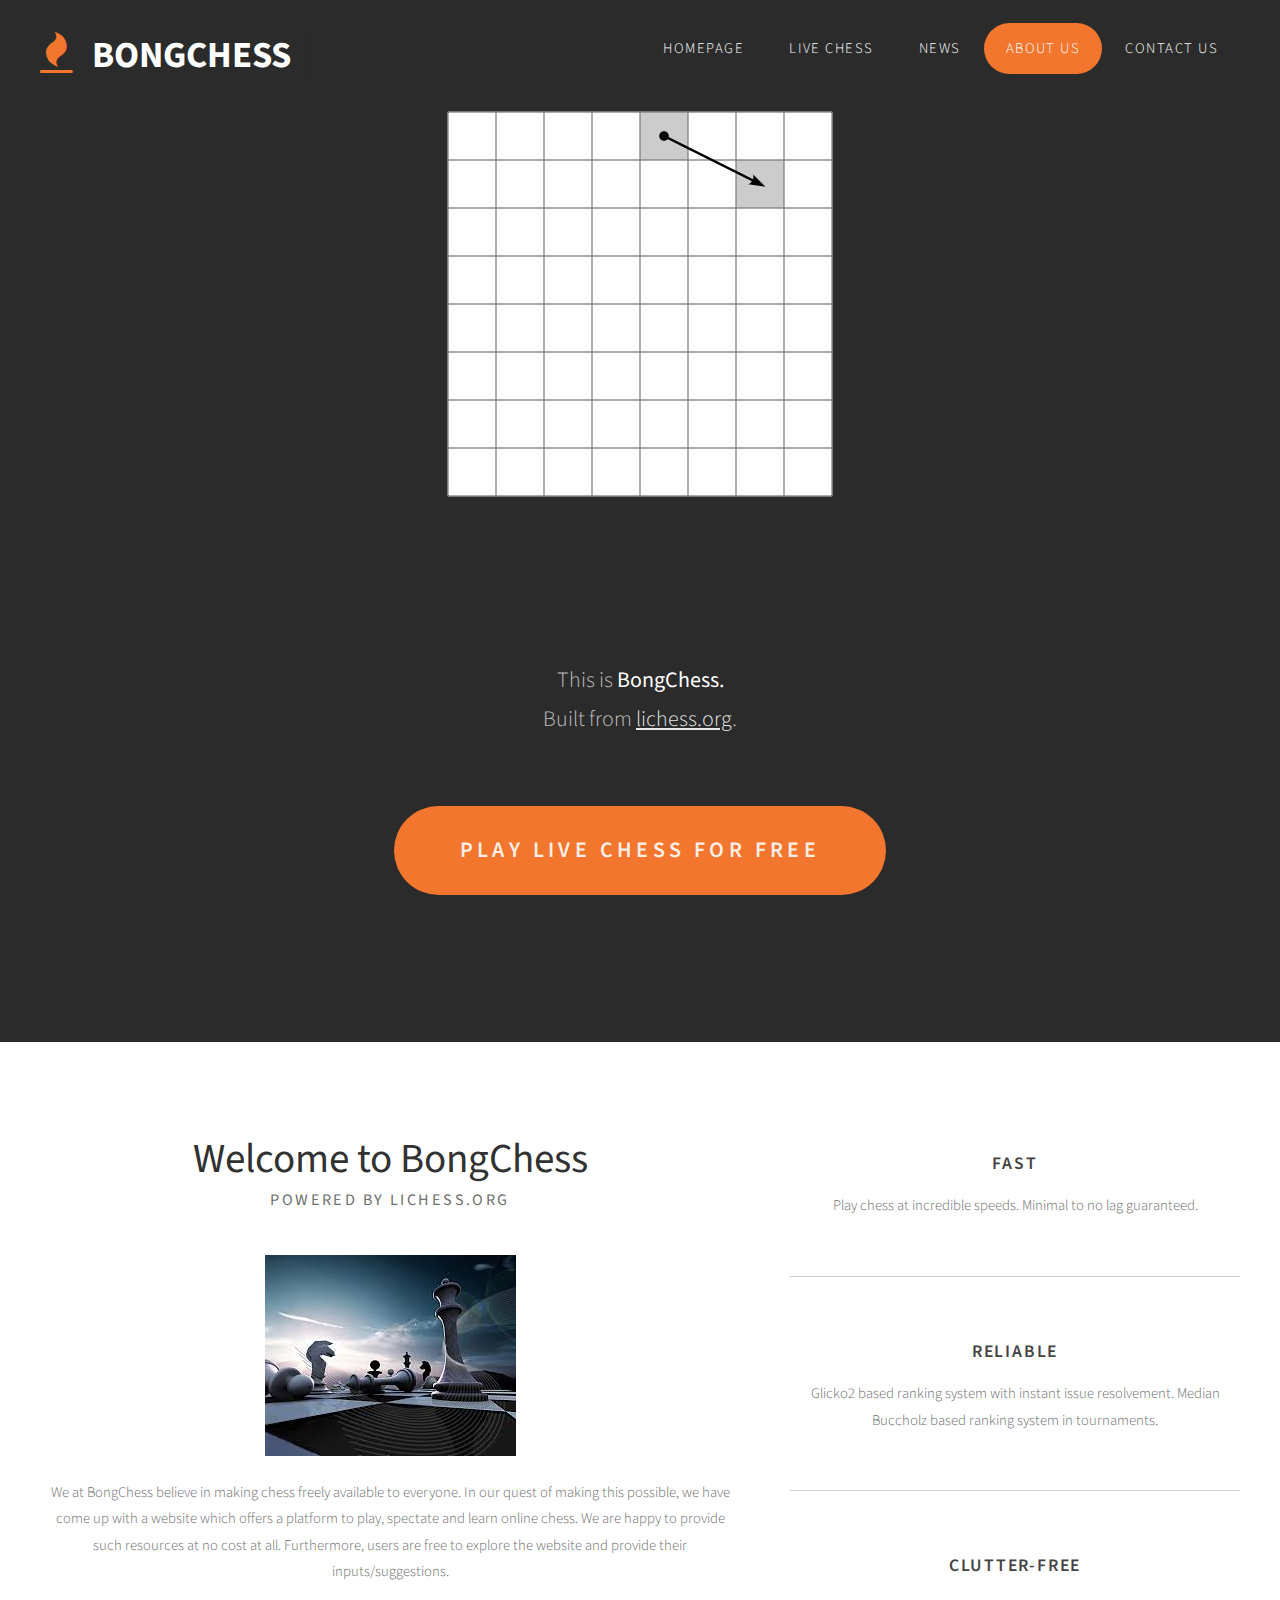
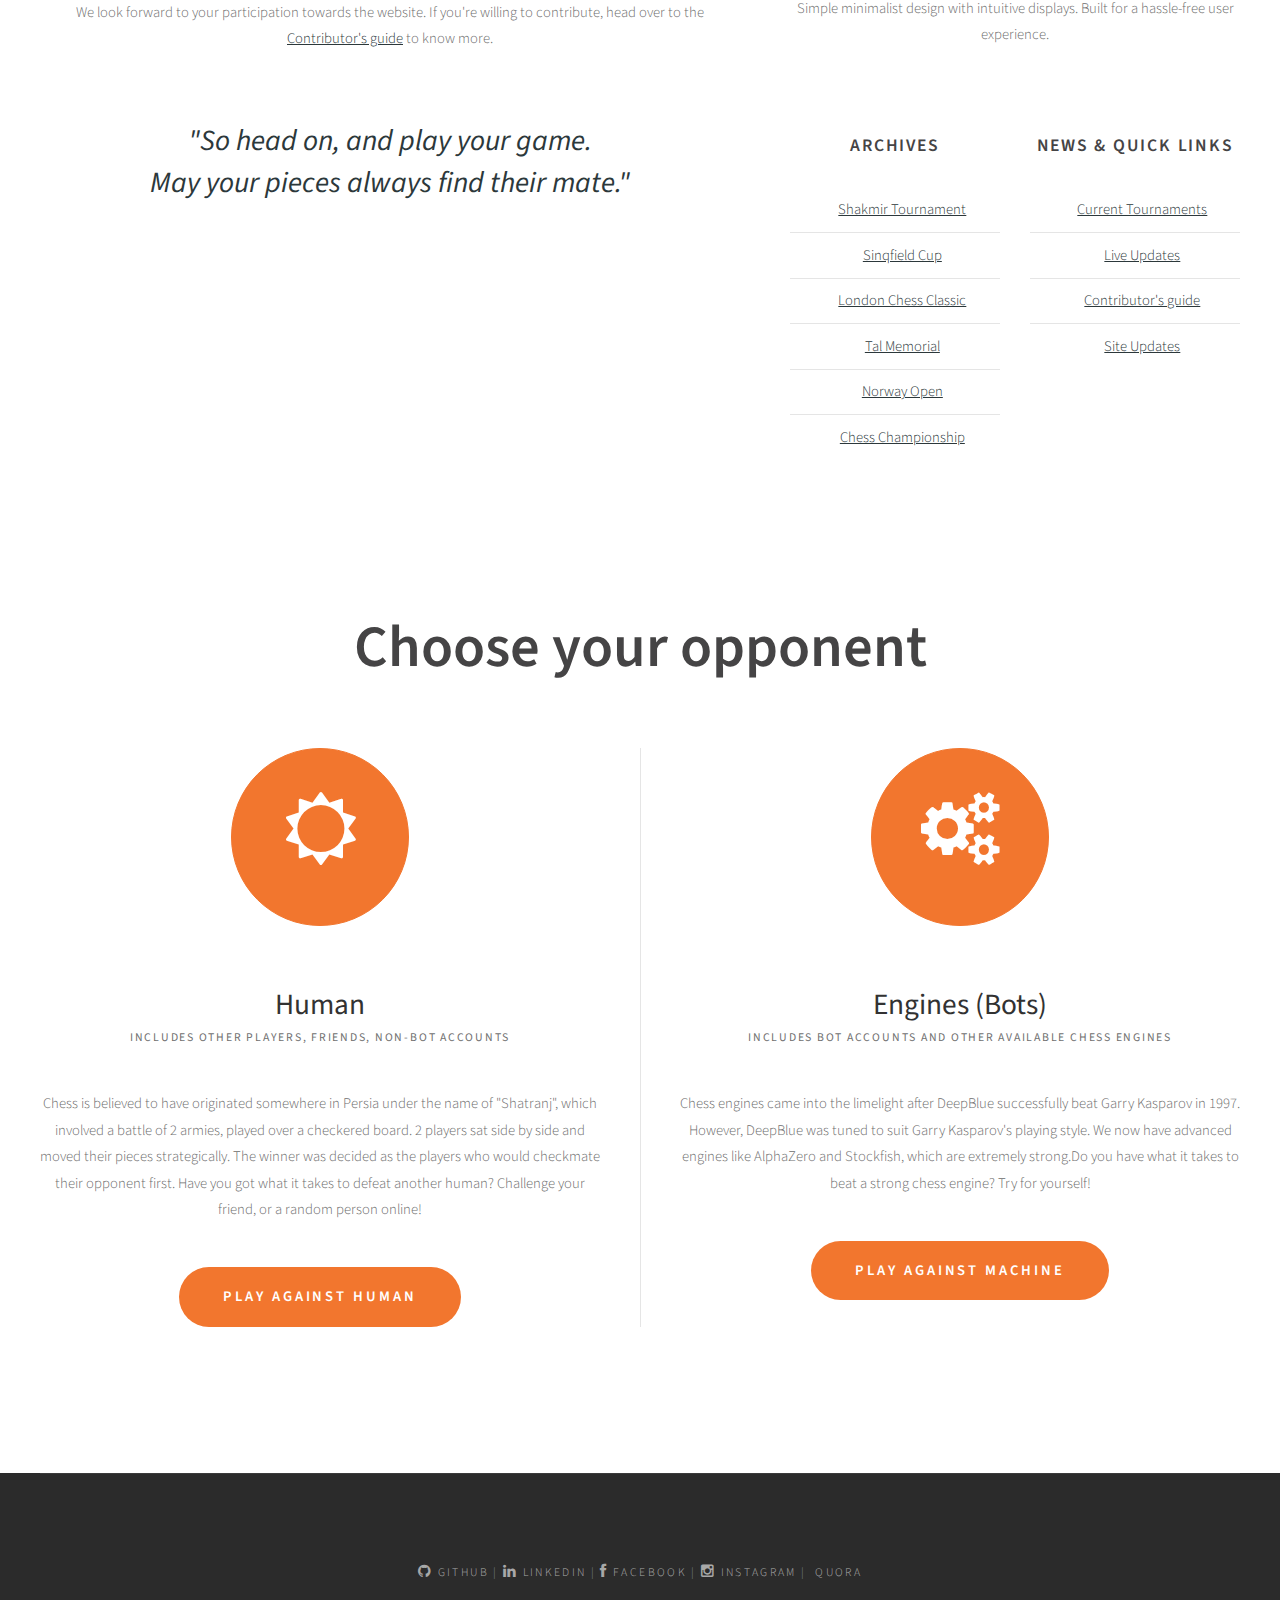
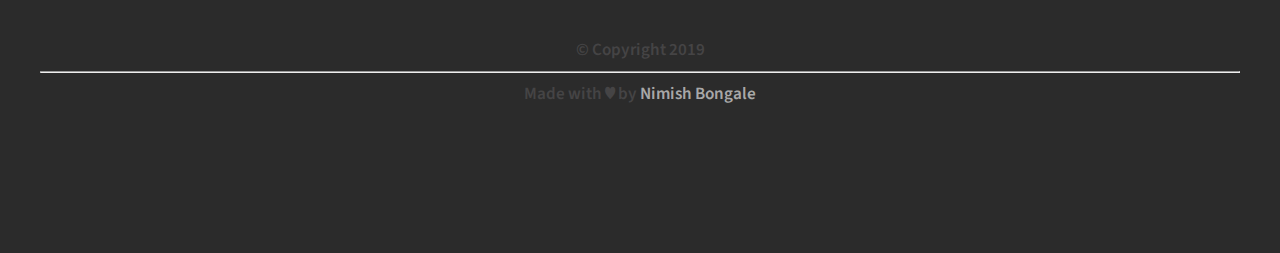
==== aboutus.html @ 1edfa793 "Added pages" ====
<!DOCTYPE html PUBLIC "-//W3C//DTD XHTML 1.0 Strict//EN" "http://www.w3.org/TR/xhtml1/DTD/xhtml1-strict.dtd">

<html xmlns="http://www.w3.org/1999/xhtml">
<head>
<meta http-equiv="Content-Type" content="text/html; charset=utf-8" />
<title></title>
<meta name="keywords" content="" />
<meta name="description" content="" />
<link href="http://fonts.googleapis.com/css?family=Source+Sans+Pro:200,300,400,600,700,900" rel="stylesheet" />
<link href="default.css" rel="stylesheet" type="text/css" media="all" />
<link href="fonts.css" rel="stylesheet" type="text/css" media="all" />

</head>

<body>
<div id="header-wrapper">
	<div id="header" class="container">
		<div id="logo">
			<h1><span class="fa fa-fire"></span><a href="#">BongChess</a></h1>
		</div>
		<div id="menu">
			<ul>
				<li><a href="./index.html" accesskey="1" title="">Homepage</a></li>
				<li><a href="./playpage.html" accesskey="2" title="">Live Chess</a></li>
				<li><a href="./news.html" accesskey="2" title="">News</a></li>
				<li class="current_page_item"><a href="#" accesskey="3" title="">About Us</a></li>
				<li><a href="./contactus.html" accesskey="4" title="">Contact Us</a></li>
			</ul>
		</div>
	</div>
	<center>
	<img src="images/knightstour.gif" alt="Not showing"></img>
	</center>
</div>
<div id="header-featured" >
	<div id="banner-wrapper">
		<div id="banner" class="container">
			<p>This is <strong>BongChess.</strong><br>Built from <a href="https://www.lichess.org">lichess.org</a>.</p>
			<a href="#" class="button">Play Live Chess For Free</a>
		</div>
	</div>
</div>
<div id="wrapper">
<div id="page" class="container">
		<div id="content">
			<div class="title">
				<h2>Welcome to BongChess</h2>
				<span class="byline">Powered by lichess.org</span> </div>
			<p><img src="images/chessback.jpg" alt="Not showing"/>
			</p>
			<p>We at BongChess believe in making chess freely available to everyone. In our quest of making this possible, we have come up with a website which offers a platform to play, spectate and learn online chess. We are happy to provide such resources at no cost at all. Furthermore, users are free to explore the website and provide their inputs/suggestions.</p>
			<p>We look forward to your participation towards the website. If you're willing to contribute, head over to the <a href="https://www.github.com/nimishbongale/BongChess">Contributor's guide</a> to know more.<br><br><br> <center><strong><a style="font-size:200%"><i>"So head on, and play your game.<br> May your pieces always find their mate."</strong></center></i></a></p>
		</div>
		<div id="sidebar">
			<ul class="style1">
				<li class="first">
					<h3>Fast</h3>
					<p>Play chess at incredible speeds. Minimal to no lag guaranteed.</p>
				</li>
				<li>
					<h3>Reliable</h3>
					<p>Glicko2 based ranking system with instant issue resolvement. Median Buccholz based ranking system in tournaments.</p>
				</li>
				<li>
					<h3>Clutter-Free</h3>
					<p>Simple minimalist design with intuitive displays. Built for a hassle-free user experience.</p>
				</li>
			</ul>
			<div id="stwo-col">
				<div class="sbox1">
					<h2>Archives</h2>
					<ul class="style2">
						<li><a href="#">Shakmir Tournament</a></li>
						<li><a href="#">Sinqfield Cup</a></li>
						<li><a href="#">London Chess Classic</a></li>
						<li><a href="#">Tal Memorial</a></li>
						<li><a href="#">Norway Open</a></li>
						<li><a href="#">Chess Championship</a></li>
					</ul>
				</div>
				<div class="sbox2">
					<h2>News & Quick Links</h2>
					<ul class="style2">
						<li><a href="#">Current Tournaments</a></li>
						<li><a href="#">Live Updates</a></li>
						<li><a href="#">Contributor's guide</a></li>
						<li><a href="#">Site Updates</a></li>
					</ul>
				</div>
			</div>
		</div>
	</div>	<div id="featured-wrapper">
		<div id="featured" class="extra2 container">
			<div class="main-title">
				<h2>Choose your opponent</h2>
				<span class="byline"></span> </div>
	
			<div class="ebox1"> <span class="fa fa-sun-o"></span>
				<div class="title">
					<h2>Human</h2>
					<span class="byline">Includes other players, friends, non-bot accounts</span> </div>
				<p>Chess is believed to have originated somewhere in Persia under the name of "Shatranj", which involved a battle of 2 armies, played over a checkered board. 2 players sat side by side and moved their pieces strategically. The winner was decided as the players who would checkmate their opponent first.
					Have you got what it takes to defeat another human? Challenge your friend, or a random person online!
				</p>
				<a href="#" class="button">Play Against Human</a> </div>
			<div class="ebox2"> <span class="fa fa-cogs"></span>
				<div class="title">
					<h2>Engines (Bots)</h2>
					<span class="byline">Includes bot accounts and other available chess engines</span> </div>
				<p>Chess engines came into the limelight after DeepBlue successfully beat Garry Kasparov in 1997. However, DeepBlue was tuned to suit Garry Kasparov's playing style. We now have advanced engines like AlphaZero and Stockfish, which are extremely strong.Do you have what it takes to beat a strong chess engine? Try for yourself!</p>
				<a href="#" class="button">Play Against Machine</a> </div>
		</div>
	</div>
</div>
<div id="copyright" class="container">
	<p><a href="https://www.github.com/nimishbongale"><span class="fa fa-github"></span>&nbsp;Github</a><strong> | </strong><a href="https://www.linkedin.com/in/nimish-bongale"><span class="fa fa-linkedin"></span>&nbsp;Linkedin</a><strong> | </strong><a href="https://www.facebook.com"><span class="fa fa-facebook"></span>&nbsp;Facebook</a><strong> | </strong><a href="https://www.instagram.com"><span class="fa fa-instagram"></span>&nbsp;Instagram</a><strong> | </strong><a href="https://www.quora.com"><span class="fa fa-quora"></span>&nbsp;Quora</a></p>
	<br><br><center><h3>&copy; Copyright 2019<hr>Made with &hearts; by <a href="https://www.linkedin.com/in/nimish-bongale">Nimish Bongale</a></h3></center>
</div>
</body>
</html>
---- default.css ----
html, body
{
	height: 100%;
}

body
{
	margin: 0px;
	padding: 0px;
	background: #2b2b2b;
	font-family: 'Source Sans Pro', sans-serif;
	font-size: 11pt;
	font-weight: 300;
	color: #6c6c6c
}

h1, h2, h3
{
	margin: 0;
	padding: 0;
	font-weight: 600;
	color: #454445;
}

p, ol, ul
{
	margin-top: 0;
}

ol, ul
{
	padding: 0;
	list-style: none;
}

p
{
	line-height: 180%;
}

strong
{
}

a
{
	color: #2C383B;
}

a:hover
{
	text-decoration: none;
}

.bgimg{
	background-image: url("https://png.pngtree.com/thumb_back/fw800/back_pic/04/12/48/00581c2b95ac1d0.jpg");
	background-position: center;
  	background-repeat: no-repeat;
  	background-size: cover;
  	position: relative;
}
.container
{
	margin: 0px auto;
	width: 1200px;
}

/*********************************************************************************/
/* Image Style                                                                   */
/*********************************************************************************/

	.image
{
	display: inline-block;
}

.image img
{
	display: block;
	width: 100%;
}

.image-full
{
	display: block;
	width: 100%;
	margin: 0 0 2em 0;
}

.image-left
{
	float: left;
	margin: 0 2em 2em 0;
}

.image-centered
{
	display: block;
	margin: 0 0 2em 0;
}

.image-centered img
{
	margin: 0 auto;
	width: auto;
}

/*********************************************************************************/
/* List Styles                                                                   */
/*********************************************************************************/

	ul.style1
{
	margin: 0;
	padding: 0em 0em 0em 0em;
	overflow: hidden;
	list-style: none;
	color: #6c6c6c
}

ul.style1 li
{
	overflow: hidden;
	display: block;
	padding: 2.80em 0em;
	border-top: 1px solid #D1CFCE;
}

ul.style1 li:first-child
{
	padding-top: 0;
	border-top: none;
}

ul.style1 .image-left
{
	margin-bottom: 0;
}

ul.style1 h3
{
	padding: 1.2em 0em 1em 0em;
	letter-spacing: 0.10em;
	text-transform: uppercase;
	font-size: 1.2em;
	font-weight: 600;
	color: #454445;
}

ul.style1 a
{
	text-decoration: none;
	color: #525252;
}

ul.style1 a:hover
{
	text-decoration: underline;
	color: #525252;
}

ul.style2
{
	margin: 0;
	padding-top: 1em;
	list-style: none;
}

ul.style2 li
{
	border-top: solid 1px #E5E5E5;
	padding: 0.80em 0 0.80em 0;
	font-family: 0.80em;
}

ul.style2 li:before
{
	display: inline-block;
	padding: 4px;
	background: #DB3256;
}

ul.style2 a
{
	display: inline-block;
	margin-left: 1em;
}

ul.style2 li:first-child
{
	border-top: 0;
	padding-top: 0;
}

ul.style2 .icon
{
	color: #FFF;
}

ul.style3
{
	margin: 0;
	padding-top: 1em;
	list-style: none;
}

ul.style3 li
{
	border-top: solid 1px rgba(255,255,255,.2);
	padding: 1em 0 1em 0;
	font-family: 0.80em;
}

ul.style3 li:before
{
	display: inline-block;
	padding: 4px;
	background: #FFF;
}

ul.style3 a
{
	display: inline-block;
	margin-left: 1em;
	font-size: 1em !important;
	color: #FFF;
}

ul.style3 li:first-child
{
	border-top: 0;
	padding-top: 0;
}

ul.style3 .icon
{
	color: #DB3256;
}

/*********************************************************************************/
/* Social Icon Styles                                                            */
/*********************************************************************************/

	ul.contact
{
	margin: 0;
	padding: 2em 0em 0em 0em;
	list-style: none;
}

ul.contact li
{
	display: inline-block;
	padding: 0em 0.30em;
	font-size: 1em;
}

ul.contact li span
{
	display: none;
	margin: 0;
	padding: 0;
}

ul.contact li a
{
	color: #FFF;
}

ul.contact li a:before
{
	display: inline-block;
	background: #3f3f3f;
	width: 40px;
	height: 40px;
	line-height: 40px;
	border-radius: 20px;
	text-align: center;
	color: #FFFFFF;
}

ul.contact li a.icon-twitter:before
{
	background: #2DAAE4;
}

ul.contact li a.icon-facebook:before
{
	background: #39599F;
}

ul.contact li a.icon-dribbble:before
{
	background: #C4376B;
}

ul.contact li a.icon-tumblr:before
{
	background: #31516A;
}

ul.contact li a.icon-rss:before
{
	background: #F2600B;
}

/*********************************************************************************/
/* Button Style                                                                  */
/*********************************************************************************/

	.button
{
	display: inline-block;
	padding: 1.3em 3em;
	background: #F2762E;
	border-radius: 30px;
	-moz-transition: opacity 0.25s ease-in-out;
	-webkit-transition: opacity 0.25s ease-in-out;
	-o-transition: opacity 0.25s ease-in-out;
	-ms-transition: opacity 0.25s ease-in-out;
	transition: opacity 0.25s ease-in-out;
	letter-spacing: 0.20em;
	text-decoration: none;
	text-transform: uppercase;
	font-weight: 600;
	color: #FFF;
}

.button:hover
{
	background: #E36922;
}

.button:active
{
}

.button-big
{
	padding: 1.6em 4em;
	font-size: 1.4em;
	font-weight: 900;
}

/*********************************************************************************/
/* Heading Titles                                                                */
/*********************************************************************************/

	.title
{
	margin-bottom: 3em;
}

.title h2
{
	font-weight: 400;
	font-size: 2.8em;
	color: #323232;
}

.title .byline
{
	letter-spacing: 0.15em;
	text-transform: uppercase;
	font-weight: 400;
	font-size: 1.1em;
	color: #6F6F6F;
}

/*********************************************************************************/
/* Header                                                                        */
/*********************************************************************************/
	
#header-wrapper
{
	background: #2b2b2b;
}

#header
{
	position: relative;
	height: 100px;
}

/*********************************************************************************/
/* Logo                                                                          */
/*********************************************************************************/

#logo
{
	position: absolute;
	top: 2em;
	width: 100%;
}

#logo h1
{
	display: inline-block;
	font-size: 2.5em;
	text-transform: uppercase;
	font-weight: 700;
	color: #ED7070;
	padding-right: 0.50em;
	border-right: 1px solid rgba(0,0,0,.1);
}

#logo span
{
	display: inline-block;
	padding-right: .50em;
	letter-spacing: 0.10em;
	text-transform: uppercase;
	font-size: 0.90em;
}

#logo a
{
	text-decoration: none;
	color: #FFF;
}

#logo .fa
{
	color: #F2762E;
}

#logo .fa:after
{
	position: absolute;
	display: inline-block;
	padding-right: 2em;
}

/*********************************************************************************/
/* Menu                                                                          */
/*********************************************************************************/

#menu
{
	position: absolute;
	right: 0;
	top: 1.6em;
}

#menu ul
{
	display: inline-block;
}

#menu li
{
	display: block;
	float: left;
	text-align: center;
}

#menu li a, #menu li span
{
	display: inline-block;
	margin-left: 1px;
	padding: 1em 1.5em 1em 1.5em;
	letter-spacing: 0.10em;
	text-decoration: none;
	font-size: 1em;
	text-transform: uppercase;
	outline: 0;
	color: #FFF;
}

#menu li:hover a, #menu li.active a, #menu li.active span
{
}

#menu .current_page_item a
{
	background: #F2762E;
	border-radius: 30px;
	color: #FFF;
}

/*********************************************************************************/
/* Banner                                                                        */
/*********************************************************************************/
	

	#header-featured
	{
		padding: 10em 0em;
		background-image: url(images/pic.jpg);
		background-position: center;
		background-size: cover;
	}



#banner-wrapper
{
}

#banner
{
	overflow: hidden;
	width: 1000px;
	text-align: center;
	color: rgba(255,255,255,.7);
	font-size: 1.5em;
}

#banner a
{
	color: rgba(255,255,255,.9);
}

#banner h2
{
	padding-bottom: 0.50em;
	font-weight: 400;
	font-size: 3em;
	color: #FFF;
}

#banner .button
{
	margin-top: 2em;
	border-radius: 50px;
}

#banner strong
{
	color: #FFF;
}

#banner span
{
	display: block;
	padding-top: 0.20em;
	text-transform: uppercase;
	font-size: 1.2em;
	color: #A2A2A2;
}

/*********************************************************************************/
/* Page                                                                          */
/*********************************************************************************/

#wrapper
{
	background: #FFF;
}

#page
{
	overflow: hidden;
	padding: 6em 0em 0em 0em;
	background: #FFF;
	text-align: center;
}

#page .button
{
	margin-top: 2em;
}

/*********************************************************************************/
/* Content                                                                       */
/*********************************************************************************/

	#content
	{
		float: left;
		width: 700px;
	}

/*********************************************************************************/
/* Sidebar                                                                       */
/*********************************************************************************/

	#sidebar
	{
		float: right;
		width: 450px;
	}

	#stwo-col
	{
		margin-top: 2em;
	}

	#stwo-col h2
	{
		display: block;
		padding-bottom: 1.5em;
		letter-spacing: 0.10em;
		text-transform: uppercase;
		font-size: 1.2em;
		font-weight: 600;
		color: #454445;
	}

	#stwo-col .sbox1
	{
		float: left;
		width: 210px;
	}

	#stwo-col .sbox2
	{
		float: right;
		width: 210px;
	}

/*********************************************************************************/
/* Copyright                                                                     */
/*********************************************************************************/

#copyright
{
	overflow: hidden;
	padding: 6em 0em 10em 0em;
	border-top: 1px solid rgba(255,255,255,0.08);
}

#copyright p
{
	letter-spacing: 0.20em;
	text-align: center;
	text-transform: uppercase;
	font-size: 0.80em;
	color: rgba(255,255,255,0.3);
}

#copyright a
{
	text-decoration: none;
	color: rgba(255,255,255,0.6);
}

/*********************************************************************************/
/* Featured                                                                      */
/*********************************************************************************/

#featured-wrapper
{
	overflow: hidden;
	padding: 10em 0em;
	background: #FFF;
	text-align: center;
}

#featured
{
	overflow: hidden;
}

#featured .main-title
{
	margin-bottom: 4em;
}

#featured .main-title h2
{
	font-size: 4em;
}

#featured .main-title .byline
{
	font-size: 2em;
}

#featured-wrapper .fa
{
	display: inline-block;
	margin-bottom: 1em;
	width: 3em;
	height: 3em;
	line-height: 3em;
	font-size: 4em;
	color: #FFF;
	background: #F2762E;
	border: 1px solid #F2762E;
	border-radius: 50%;
}

.column1,  .column2,  .column3,  .column4
{
	width: 282px;
}

.column1,  .column2
{
	float: left;
	margin-right: 24px;
}

.column3
{
	float: left;
}

.column4
{
	float: right;
}

#slider-wrapper
{
	padding: 6em 0em;
	background: #DB3256;
}

#slider
{
	margin: 0em auto 0em auto;
	width: 1200px;
	position: relative;
}

#slider .button
{
}

#slider .button:hover
{
}

#slider .viewer
{
	width: 1000px;
	height: 375px;
	margin: 0 auto;
	overflow: hidden;
}

#slider .viewer .reel
{
	display: none;
	height: 375px;
}

#slider .viewer .reel .slide
{
	position: relative;
	width: 1000px;
	height: 375px;
}

#slider .viewer .reel h2
{
	position: absolute;
	top: 130px;
	left: 0;
	width: 1200px;
	height: 80px;
	line-height: 80px;
	background: #111111;
	text-align: center;
	opacity: 0.85;
	font-weight: normal;
	color: #ffffff;
	font-size: 2.25em;
}

#slider .viewer .reel p
{
	position: absolute;
	top: 210px;
	left: 0;
	width: 1200px;
	height: 40px;
	line-height: 40px;
	background: #0074C6;
	text-align: center;
	opacity: 0.85;
	font-weight: normal;
	color: #ffffff;
	font-size: 1.1em;
}

#slider .icon
{
	font-size: 4em;
	color: #FFF;
}

#slider .previous-button
{
	position: absolute;
	top: 150px;
	left: 0;
}

#slider .next-button
{
	position: absolute;
	top: 150px;
	right: 0;
}

#slider .indicator
{
	margin: 30px auto 0 auto;
}

#slider .indicator ul
{
	list-style: none;
	padding: 0;
	margin: 0;
	text-align: center;
}

#slider .indicator ul li
{
	display: inline-block;
	width: 12px;
	height: 12px;
	text-indent: -9999em;
	background: #c8c8c8;
	margin: 0 2px 0 2px;
	border-radius: 8px;
	border-bottom: solid 1px #ffffff;
	border-top: solid 1px #909090;
}

#slider .indicator ul li.active
{
	background: #505050;
	border-top: solid 1px #505050;
}

/*********************************************************************************/
/* Footer                                                                        */
/*********************************************************************************/

#footer-wrapper
{
	overflow: hidden;
	padding: 7em 0em;
	color: rgba(255,255,255,0.5);
}


#footer .title h2
{
	font-size: 2em;
	font-weight: 300;
	color: #FFF;
}

#footer .title .byline
{
	display: block;
	padding-top: 1em;
	text-transform: uppercase;
	font-size: 0.80em;
	color: rgba(255,255,255,0.5);
}

#footer .column1,
#footer .column2
{
	width: 560px;
}

#footer .column1
{
	float: left;
}

#footer .column2
{
	float: right;
}

#footer .button
{
	margin-top: 2em;
}

#extra
{
	overflow: hidden;
	margin: 5em auto 2em auto;
	padding: 2em 0em 2em 0em;
	background: #ECECEC;
}

#extra h2
{
	margin: 0em;
	padding: 0em;
	font-weight: 400;
	font-size: 2.4em;
	color: #555555;
}

#extra span
{
	display: block;
	padding-top: 0.20em;
	text-transform: uppercase;
	font-size: 1.2em;
	color: #A2A2A2;
}


.extra2
{
}


.margin-btm
{
	overflow: hidden;
	margin-bottom: 5em;
	padding-bottom: 5em;
	border-bottom: 1px solid rgba(0,0,0,.1);
}

.extra2 .button
{
	margin-top: 2em;
}

.extra2 .title h2
{
	font-size: 2em;
}

.extra2 .title .byline
{
	font-size: 0.80em;
}

.extra2 .ebox1,
.extra2 .ebox2
{
	width: 560px;
}

.extra2  .ebox1
{
	float: left;
	padding-right: 40px;
	border-right: 1px solid rgba(0,0,0,.1);
}

.extra2 .ebox2
{
	float: right;
}
---- fonts.css ----
@charset 'UTF-8';

@font-face
{
	font-family: 'FontAwesome';
	src: url('fonts/fontawesome-webfont.eot?v=3.0.1');
	src: url('fonts/fontawesome-webfont.eot?#iefix&v=3.0.1') format('embedded-opentype'),
	     url('fonts/fontawesome-webfont.woff?v=3.0.1') format('woff'),
	     url('fonts/fontawesome-webfont.ttf?v=3.0.1') format('truetype'),
	     url('fonts/fontawesome-webfont.svg#FontAwesome') format('svg');
	font-weight: normal;
	font-style: normal;
}

@font-face
{
	font-family: 'Font-Awesome-Social';
	src: url('fonts/fontawesome-social-webfont.eot');
	src: url('fonts/fontawesome-social-webfont.eot?#iefix') format('embedded-opentype'),
	     url('fonts/fontawesome-social-webfont.woff') format('woff'),
		 url('fonts/fontawesome-social-webfont.ttf') format('truetype'),
		 url('fonts/fontawesome-social-webfont.svg#Font-Awesome-More') format('svg');
	font-weight: normal;
	font-style: normal;
}
/*********************************************************************************/
/* Icons                                                                         */
/* Powered by Font Awesome by Dave Gandy | http://fontawesome.io                 */
/* Licensed under the SIL OFL 1.1 (font), MIT (CSS)                              */
/*********************************************************************************/

	.fa
	{
		text-decoration: none;
	}

		.fa:before
		{
			display:inline-block;
			font-family: FontAwesome;
			font-size: 1.25em;
			text-decoration: none;
			font-style: normal;
			font-weight: normal;
			line-height: 1;
			-webkit-font-smoothing:antialiased;
			-moz-osx-font-smoothing:grayscale;
		}

		.fa-lg{font-size:1.3333333333333333em;line-height:.75em;vertical-align:-15%}
		.fa-2x{font-size:2em}
		.fa-3x{font-size:3em}
		.fa-4x{font-size:4em}
		.fa-5x{font-size:5em}
		.fa-fw{width:1.2857142857142858em;text-align:center}
		.fa-ul{padding-left:0;margin-left:2.142857142857143em;list-style-type:none}.fa-ul>li{position:relative}
		.fa-li{position:absolute;left:-2.142857142857143em;width:2.142857142857143em;top:.14285714285714285em;text-align:center}.fa-li.fa-lg{left:-1.8571428571428572em}
		.fa-border{padding:.2em .25em .15em;border:solid .08em #eee;border-radius:.1em}
		.pull-right{float:right}
		.pull-left{float:left}
		.fa.pull-left{margin-right:.3em}
		.fa.pull-right{margin-left:.3em}
		.fa-spin{-webkit-animation:spin 2s infinite linear;-moz-animation:spin 2s infinite linear;-o-animation:spin 2s infinite linear;animation:spin 2s infinite linear}
		@-moz-keyframes spin{0%{-moz-transform:rotate(0deg)} 100%{-moz-transform:rotate(359deg)}}@-webkit-keyframes spin{0%{-webkit-transform:rotate(0deg)} 100%{-webkit-transform:rotate(359deg)}}@-o-keyframes spin{0%{-o-transform:rotate(0deg)} 100%{-o-transform:rotate(359deg)}}@-ms-keyframes spin{0%{-ms-transform:rotate(0deg)} 100%{-ms-transform:rotate(359deg)}}@keyframes spin{0%{transform:rotate(0deg)} 100%{transform:rotate(359deg)}}.fa-rotate-90{filter:progid:DXImageTransform.Microsoft.BasicImage(rotation=1);-webkit-transform:rotate(90deg);-moz-transform:rotate(90deg);-ms-transform:rotate(90deg);-o-transform:rotate(90deg);transform:rotate(90deg)}
		.fa-rotate-180{filter:progid:DXImageTransform.Microsoft.BasicImage(rotation=2);-webkit-transform:rotate(180deg);-moz-transform:rotate(180deg);-ms-transform:rotate(180deg);-o-transform:rotate(180deg);transform:rotate(180deg)}
		.fa-rotate-270{filter:progid:DXImageTransform.Microsoft.BasicImage(rotation=3);-webkit-transform:rotate(270deg);-moz-transform:rotate(270deg);-ms-transform:rotate(270deg);-o-transform:rotate(270deg);transform:rotate(270deg)}
		.fa-flip-horizontal{filter:progid:DXImageTransform.Microsoft.BasicImage(rotation=0, mirror=1);-webkit-transform:scale(-1, 1);-moz-transform:scale(-1, 1);-ms-transform:scale(-1, 1);-o-transform:scale(-1, 1);transform:scale(-1, 1)}
		.fa-flip-vertical{filter:progid:DXImageTransform.Microsoft.BasicImage(rotation=2, mirror=1);-webkit-transform:scale(1, -1);-moz-transform:scale(1, -1);-ms-transform:scale(1, -1);-o-transform:scale(1, -1);transform:scale(1, -1)}
		.fa-stack{position:relative;display:inline-block;width:2em;height:2em;line-height:2em;vertical-align:middle}
		.fa-stack-1x,.fa-stack-2x{position:absolute;left:0;width:100%;text-align:center}
		.fa-stack-1x{line-height:inherit}
		.fa-stack-2x{font-size:2em}
		.fa-inverse{color:#fff}
		.fa-glass:before{content:"\f000"}
		.fa-music:before{content:"\f001"}
		.fa-search:before{content:"\f002"}
		.fa-envelope-o:before{content:"\f003"}
		.fa-heart:before{content:"\f004"}
		.fa-star:before{content:"\f005"}
		.fa-star-o:before{content:"\f006"}
		.fa-user:before{content:"\f007"}
		.fa-film:before{content:"\f008"}
		.fa-th-large:before{content:"\f009"}
		.fa-th:before{content:"\f00a"}
		.fa-th-list:before{content:"\f00b"}
		.fa-check:before{content:"\f00c"}
		.fa-times:before{content:"\f00d"}
		.fa-search-plus:before{content:"\f00e"}
		.fa-search-minus:before{content:"\f010"}
		.fa-power-off:before{content:"\f011"}
		.fa-signal:before{content:"\f012"}
		.fa-gear:before,.fa-cog:before{content:"\f013"}
		.fa-trash-o:before{content:"\f014"}
		.fa-home:before{content:"\f015"}
		.fa-file-o:before{content:"\f016"}
		.fa-clock-o:before{content:"\f017"}
		.fa-road:before{content:"\f018"}
		.fa-download:before{content:"\f019"}
		.fa-arrow-circle-o-down:before{content:"\f01a"}
		.fa-arrow-circle-o-up:before{content:"\f01b"}
		.fa-inbox:before{content:"\f01c"}
		.fa-play-circle-o:before{content:"\f01d"}
		.fa-rotate-right:before,.fa-repeat:before{content:"\f01e"}
		.fa-refresh:before{content:"\f021"}
		.fa-list-alt:before{content:"\f022"}
		.fa-lock:before{content:"\f023"}
		.fa-flag:before{content:"\f024"}
		.fa-headphones:before{content:"\f025"}
		.fa-volume-off:before{content:"\f026"}
		.fa-volume-down:before{content:"\f027"}
		.fa-volume-up:before{content:"\f028"}
		.fa-qrcode:before{content:"\f029"}
		.fa-barcode:before{content:"\f02a"}
		.fa-tag:before{content:"\f02b"}
		.fa-tags:before{content:"\f02c"}
		.fa-book:before{content:"\f02d"}
		.fa-bookmark:before{content:"\f02e"}
		.fa-print:before{content:"\f02f"}
		.fa-camera:before{content:"\f030"}
		.fa-font:before{content:"\f031"}
		.fa-bold:before{content:"\f032"}
		.fa-italic:before{content:"\f033"}
		.fa-text-height:before{content:"\f034"}
		.fa-text-width:before{content:"\f035"}
		.fa-align-left:before{content:"\f036"}
		.fa-align-center:before{content:"\f037"}
		.fa-align-right:before{content:"\f038"}
		.fa-align-justify:before{content:"\f039"}
		.fa-list:before{content:"\f03a"}
		.fa-dedent:before,.fa-outdent:before{content:"\f03b"}
		.fa-indent:before{content:"\f03c"}
		.fa-video-camera:before{content:"\f03d"}
		.fa-picture-o:before{content:"\f03e"}
		.fa-pencil:before{content:"\f040"}
		.fa-map-marker:before{content:"\f041"}
		.fa-adjust:before{content:"\f042"}
		.fa-tint:before{content:"\f043"}
		.fa-edit:before,.fa-pencil-square-o:before{content:"\f044"}
		.fa-share-square-o:before{content:"\f045"}
		.fa-check-square-o:before{content:"\f046"}
		.fa-move:before{content:"\f047"}
		.fa-step-backward:before{content:"\f048"}
		.fa-fast-backward:before{content:"\f049"}
		.fa-backward:before{content:"\f04a"}
		.fa-play:before{content:"\f04b"}
		.fa-pause:before{content:"\f04c"}
		.fa-stop:before{content:"\f04d"}
		.fa-forward:before{content:"\f04e"}
		.fa-fast-forward:before{content:"\f050"}
		.fa-step-forward:before{content:"\f051"}
		.fa-eject:before{content:"\f052"}
		.fa-chevron-left:before{content:"\f053"}
		.fa-chevron-right:before{content:"\f054"}
		.fa-plus-circle:before{content:"\f055"}
		.fa-minus-circle:before{content:"\f056"}
		.fa-times-circle:before{content:"\f057"}
		.fa-check-circle:before{content:"\f058"}
		.fa-question-circle:before{content:"\f059"}
		.fa-info-circle:before{content:"\f05a"}
		.fa-crosshairs:before{content:"\f05b"}
		.fa-times-circle-o:before{content:"\f05c"}
		.fa-check-circle-o:before{content:"\f05d"}
		.fa-ban:before{content:"\f05e"}
		.fa-arrow-left:before{content:"\f060"}
		.fa-arrow-right:before{content:"\f061"}
		.fa-arrow-up:before{content:"\f062"}
		.fa-arrow-down:before{content:"\f063"}
		.fa-mail-forward:before,.fa-share:before{content:"\f064"}
		.fa-resize-full:before{content:"\f065"}
		.fa-resize-small:before{content:"\f066"}
		.fa-plus:before{content:"\f067"}
		.fa-minus:before{content:"\f068"}
		.fa-asterisk:before{content:"\f069"}
		.fa-exclamation-circle:before{content:"\f06a"}
		.fa-gift:before{content:"\f06b"}
		.fa-leaf:before{content:"\f06c"}
		.fa-fire:before{content:"\f06d"}
		.fa-eye:before{content:"\f06e"}
		.fa-eye-slash:before{content:"\f070"}
		.fa-warning:before,.fa-exclamation-triangle:before{content:"\f071"}
		.fa-plane:before{content:"\f072"}
		.fa-calendar:before{content:"\f073"}
		.fa-random:before{content:"\f074"}
		.fa-comment:before{content:"\f075"}
		.fa-magnet:before{content:"\f076"}
		.fa-chevron-up:before{content:"\f077"}
		.fa-chevron-down:before{content:"\f078"}
		.fa-retweet:before{content:"\f079"}
		.fa-shopping-cart:before{content:"\f07a"}
		.fa-folder:before{content:"\f07b"}
		.fa-folder-open:before{content:"\f07c"}
		.fa-resize-vertical:before{content:"\f07d"}
		.fa-resize-horizontal:before{content:"\f07e"}
		.fa-bar-chart-o:before{content:"\f080"}
		.fa-twitter-square:before{content:"\f081"}
		.fa-facebook-square:before{content:"\f082"}
		.fa-camera-retro:before{content:"\f083"}
		.fa-key:before{content:"\f084"}
		.fa-gears:before,.fa-cogs:before{content:"\f085"}
		.fa-comments:before{content:"\f086"}
		.fa-thumbs-o-up:before{content:"\f087"}
		.fa-thumbs-o-down:before{content:"\f088"}
		.fa-star-half:before{content:"\f089"}
		.fa-heart-o:before{content:"\f08a"}
		.fa-sign-out:before{content:"\f08b"}
		.fa-linkedin-square:before{content:"\f08c"}
		.fa-thumb-tack:before{content:"\f08d"}
		.fa-external-link:before{content:"\f08e"}
		.fa-sign-in:before{content:"\f090"}
		.fa-trophy:before{content:"\f091"}
		.fa-github-square:before{content:"\f092"}
		.fa-upload:before{content:"\f093"}
		.fa-lemon-o:before{content:"\f094"}
		.fa-phone:before{content:"\f095"}
		.fa-square-o:before{content:"\f096"}
		.fa-bookmark-o:before{content:"\f097"}
		.fa-phone-square:before{content:"\f098"}
		.fa-twitter:before{content:"\f099"}
		.fa-facebook:before{content:"\f09a"}
		.fa-github:before{content:"\f09b"}
		.fa-unlock:before{content:"\f09c"}
		.fa-credit-card:before{content:"\f09d"}
		.fa-rss:before{content:"\f09e"}
		.fa-hdd-o:before{content:"\f0a0"}
		.fa-bullhorn:before{content:"\f0a1"}
		.fa-bell:before{content:"\f0f3"}
		.fa-certificate:before{content:"\f0a3"}
		.fa-hand-o-right:before{content:"\f0a4"}
		.fa-hand-o-left:before{content:"\f0a5"}
		.fa-hand-o-up:before{content:"\f0a6"}
		.fa-hand-o-down:before{content:"\f0a7"}
		.fa-arrow-circle-left:before{content:"\f0a8"}
		.fa-arrow-circle-right:before{content:"\f0a9"}
		.fa-arrow-circle-up:before{content:"\f0aa"}
		.fa-arrow-circle-down:before{content:"\f0ab"}
		.fa-globe:before{content:"\f0ac"}
		.fa-wrench:before{content:"\f0ad"}
		.fa-tasks:before{content:"\f0ae"}
		.fa-filter:before{content:"\f0b0"}
		.fa-briefcase:before{content:"\f0b1"}
		.fa-fullscreen:before{content:"\f0b2"}
		.fa-group:before{content:"\f0c0"}
		.fa-chain:before,.fa-link:before{content:"\f0c1"}
		.fa-cloud:before{content:"\f0c2"}
		.fa-flask:before{content:"\f0c3"}
		.fa-cut:before,.fa-scissors:before{content:"\f0c4"}
		.fa-copy:before,.fa-files-o:before{content:"\f0c5"}
		.fa-paperclip:before{content:"\f0c6"}
		.fa-save:before,.fa-floppy-o:before{content:"\f0c7"}
		.fa-square:before{content:"\f0c8"}
		.fa-reorder:before{content:"\f0c9"}
		.fa-list-ul:before{content:"\f0ca"}
		.fa-list-ol:before{content:"\f0cb"}
		.fa-strikethrough:before{content:"\f0cc"}
		.fa-underline:before{content:"\f0cd"}
		.fa-table:before{content:"\f0ce"}
		.fa-magic:before{content:"\f0d0"}
		.fa-truck:before{content:"\f0d1"}
		.fa-pinterest:before{content:"\f0d2"}
		.fa-pinterest-square:before{content:"\f0d3"}
		.fa-google-plus-square:before{content:"\f0d4"}
		.fa-google-plus:before{content:"\f0d5"}
		.fa-money:before{content:"\f0d6"}
		.fa-caret-down:before{content:"\f0d7"}
		.fa-caret-up:before{content:"\f0d8"}
		.fa-caret-left:before{content:"\f0d9"}
		.fa-caret-right:before{content:"\f0da"}
		.fa-columns:before{content:"\f0db"}
		.fa-unsorted:before,.fa-sort:before{content:"\f0dc"}
		.fa-sort-down:before,.fa-sort-asc:before{content:"\f0dd"}
		.fa-sort-up:before,.fa-sort-desc:before{content:"\f0de"}
		.fa-envelope:before{content:"\f0e0"}
		.fa-linkedin:before{content:"\f0e1"}
		.fa-rotate-left:before,.fa-undo:before{content:"\f0e2"}
		.fa-legal:before,.fa-gavel:before{content:"\f0e3"}
		.fa-dashboard:before,.fa-tachometer:before{content:"\f0e4"}
		.fa-comment-o:before{content:"\f0e5"}
		.fa-comments-o:before{content:"\f0e6"}
		.fa-flash:before,.fa-bolt:before{content:"\f0e7"}
		.fa-sitemap:before{content:"\f0e8"}
		.fa-umbrella:before{content:"\f0e9"}
		.fa-paste:before,.fa-clipboard:before{content:"\f0ea"}
		.fa-lightbulb-o:before{content:"\f0eb"}
		.fa-exchange:before{content:"\f0ec"}
		.fa-cloud-download:before{content:"\f0ed"}
		.fa-cloud-upload:before{content:"\f0ee"}
		.fa-user-md:before{content:"\f0f0"}
		.fa-stethoscope:before{content:"\f0f1"}
		.fa-suitcase:before{content:"\f0f2"}
		.fa-bell-o:before{content:"\f0a2"}
		.fa-coffee:before{content:"\f0f4"}
		.fa-cutlery:before{content:"\f0f5"}
		.fa-file-text-o:before{content:"\f0f6"}
		.fa-building:before{content:"\f0f7"}
		.fa-hospital:before{content:"\f0f8"}
		.fa-ambulance:before{content:"\f0f9"}
		.fa-medkit:before{content:"\f0fa"}
		.fa-fighter-jet:before{content:"\f0fb"}
		.fa-beer:before{content:"\f0fc"}
		.fa-h-square:before{content:"\f0fd"}
		.fa-plus-square:before{content:"\f0fe"}
		.fa-angle-double-left:before{content:"\f100"}
		.fa-angle-double-right:before{content:"\f101"}
		.fa-angle-double-up:before{content:"\f102"}
		.fa-angle-double-down:before{content:"\f103"}
		.fa-angle-left:before{content:"\f104"}
		.fa-angle-right:before{content:"\f105"}
		.fa-angle-up:before{content:"\f106"}
		.fa-angle-down:before{content:"\f107"}
		.fa-desktop:before{content:"\f108"}
		.fa-laptop:before{content:"\f109"}
		.fa-tablet:before{content:"\f10a"}
		.fa-mobile-phone:before,.fa-mobile:before{content:"\f10b"}
		.fa-circle-o:before{content:"\f10c"}
		.fa-quote-left:before{content:"\f10d"}
		.fa-quote-right:before{content:"\f10e"}
		.fa-spinner:before{content:"\f110"}
		.fa-circle:before{content:"\f111"}
		.fa-mail-reply:before,.fa-reply:before{content:"\f112"}
		.fa-github-alt:before{content:"\f113"}
		.fa-folder-o:before{content:"\f114"}
		.fa-folder-open-o:before{content:"\f115"}
		.fa-expand-o:before{content:"\f116"}
		.fa-collapse-o:before{content:"\f117"}
		.fa-smile-o:before{content:"\f118"}
		.fa-frown-o:before{content:"\f119"}
		.fa-meh-o:before{content:"\f11a"}
		.fa-gamepad:before{content:"\f11b"}
		.fa-keyboard-o:before{content:"\f11c"}
		.fa-flag-o:before{content:"\f11d"}
		.fa-flag-checkered:before{content:"\f11e"}
		.fa-terminal:before{content:"\f120"}
		.fa-code:before{content:"\f121"}
		.fa-reply-all:before{content:"\f122"}
		.fa-mail-reply-all:before{content:"\f122"}
		.fa-star-half-empty:before,.fa-star-half-full:before,.fa-star-half-o:before{content:"\f123"}
		.fa-location-arrow:before{content:"\f124"}
		.fa-crop:before{content:"\f125"}
		.fa-code-fork:before{content:"\f126"}
		.fa-unlink:before,.fa-chain-broken:before{content:"\f127"}
		.fa-question:before{content:"\f128"}
		.fa-info:before{content:"\f129"}
		.fa-exclamation:before{content:"\f12a"}
		.fa-superscript:before{content:"\f12b"}
		.fa-subscript:before{content:"\f12c"}
		.fa-eraser:before{content:"\f12d"}
		.fa-puzzle-piece:before{content:"\f12e"}
		.fa-microphone:before{content:"\f130"}
		.fa-microphone-slash:before{content:"\f131"}
		.fa-shield:before{content:"\f132"}
		.fa-calendar-o:before{content:"\f133"}
		.fa-fire-extinguisher:before{content:"\f134"}
		.fa-rocket:before{content:"\f135"}
		.fa-maxcdn:before{content:"\f136"}
		.fa-chevron-circle-left:before{content:"\f137"}
		.fa-chevron-circle-right:before{content:"\f138"}
		.fa-chevron-circle-up:before{content:"\f139"}
		.fa-chevron-circle-down:before{content:"\f13a"}
		.fa-html5:before{content:"\f13b"}
		.fa-css3:before{content:"\f13c"}
		.fa-anchor:before{content:"\f13d"}
		.fa-unlock-o:before{content:"\f13e"}
		.fa-bullseye:before{content:"\f140"}
		.fa-ellipsis-horizontal:before{content:"\f141"}
		.fa-ellipsis-vertical:before{content:"\f142"}
		.fa-rss-square:before{content:"\f143"}
		.fa-play-circle:before{content:"\f144"}
		.fa-ticket:before{content:"\f145"}
		.fa-minus-square:before{content:"\f146"}
		.fa-minus-square-o:before{content:"\f147"}
		.fa-level-up:before{content:"\f148"}
		.fa-level-down:before{content:"\f149"}
		.fa-check-square:before{content:"\f14a"}
		.fa-pencil-square:before{content:"\f14b"}
		.fa-external-link-square:before{content:"\f14c"}
		.fa-share-square:before{content:"\f14d"}
		.fa-compass:before{content:"\f14e"}
		.fa-toggle-down:before,.fa-caret-square-o-down:before{content:"\f150"}
		.fa-toggle-up:before,.fa-caret-square-o-up:before{content:"\f151"}
		.fa-toggle-right:before,.fa-caret-square-o-right:before{content:"\f152"}
		.fa-euro:before,.fa-eur:before{content:"\f153"}
		.fa-gbp:before{content:"\f154"}
		.fa-dollar:before,.fa-usd:before{content:"\f155"}
		.fa-rupee:before,.fa-inr:before{content:"\f156"}
		.fa-cny:before,.fa-rmb:before,.fa-yen:before,.fa-jpy:before{content:"\f157"}
		.fa-ruble:before,.fa-rouble:before,.fa-rub:before{content:"\f158"}
		.fa-won:before,.fa-krw:before{content:"\f159"}
		.fa-bitcoin:before,.fa-btc:before{content:"\f15a"}
		.fa-file:before{content:"\f15b"}
		.fa-file-text:before{content:"\f15c"}
		.fa-sort-alpha-asc:before{content:"\f15d"}
		.fa-sort-alpha-desc:before{content:"\f15e"}
		.fa-sort-amount-asc:before{content:"\f160"}
		.fa-sort-amount-desc:before{content:"\f161"}
		.fa-sort-numeric-asc:before{content:"\f162"}
		.fa-sort-numeric-desc:before{content:"\f163"}
		.fa-thumbs-up:before{content:"\f164"}
		.fa-thumbs-down:before{content:"\f165"}
		.fa-youtube-square:before{content:"\f166"}
		.fa-youtube:before{content:"\f167"}
		.fa-xing:before{content:"\f168"}
		.fa-xing-square:before{content:"\f169"}
		.fa-youtube-play:before{content:"\f16a"}
		.fa-dropbox:before{content:"\f16b"}
		.fa-stack-overflow:before{content:"\f16c"}
		.fa-instagram:before{content:"\f16d"}
		.fa-flickr:before{content:"\f16e"}
		.fa-adn:before{content:"\f170"}
		.fa-bitbucket:before{content:"\f171"}
		.fa-bitbucket-square:before{content:"\f172"}
		.fa-tumblr:before{content:"\f173"}
		.fa-tumblr-square:before{content:"\f174"}
		.fa-long-arrow-down:before{content:"\f175"}
		.fa-long-arrow-up:before{content:"\f176"}
		.fa-long-arrow-left:before{content:"\f177"}
		.fa-long-arrow-right:before{content:"\f178"}
		.fa-apple:before{content:"\f179"}
		.fa-windows:before{content:"\f17a"}
		.fa-android:before{content:"\f17b"}
		.fa-linux:before{content:"\f17c"}
		.fa-dribbble:before{content:"\f17d"}
		.fa-skype:before{content:"\f17e"}
		.fa-foursquare:before{content:"\f180"}
		.fa-trello:before{content:"\f181"}
		.fa-female:before{content:"\f182"}
		.fa-male:before{content:"\f183"}
		.fa-gittip:before{content:"\f184"}
		.fa-sun-o:before{content:"\f185"}
		.fa-moon-o:before{content:"\f186"}
		.fa-archive:before{content:"\f187"}
		.fa-bug:before{content:"\f188"}
		.fa-vk:before{content:"\f189"}
		.fa-weibo:before{content:"\f18a"}
		.fa-renren:before{content:"\f18b"}
		.fa-pagelines:before{content:"\f18c"}
		.fa-stack-exchange:before{content:"\f18d"}
		.fa-arrow-circle-o-right:before{content:"\f18e"}
		.fa-arrow-circle-o-left:before{content:"\f190"}
		.fa-toggle-left:before,.fa-caret-square-o-left:before{content:"\f191"}
		.fa-dot-circle-o:before{content:"\f192"}
		.fa-wheelchair:before{content:"\f193"}
		.fa-vimeo-square:before{content:"\f194"}
		.fa-turkish-lira:before,.fa-try:before{content:"\f195"}
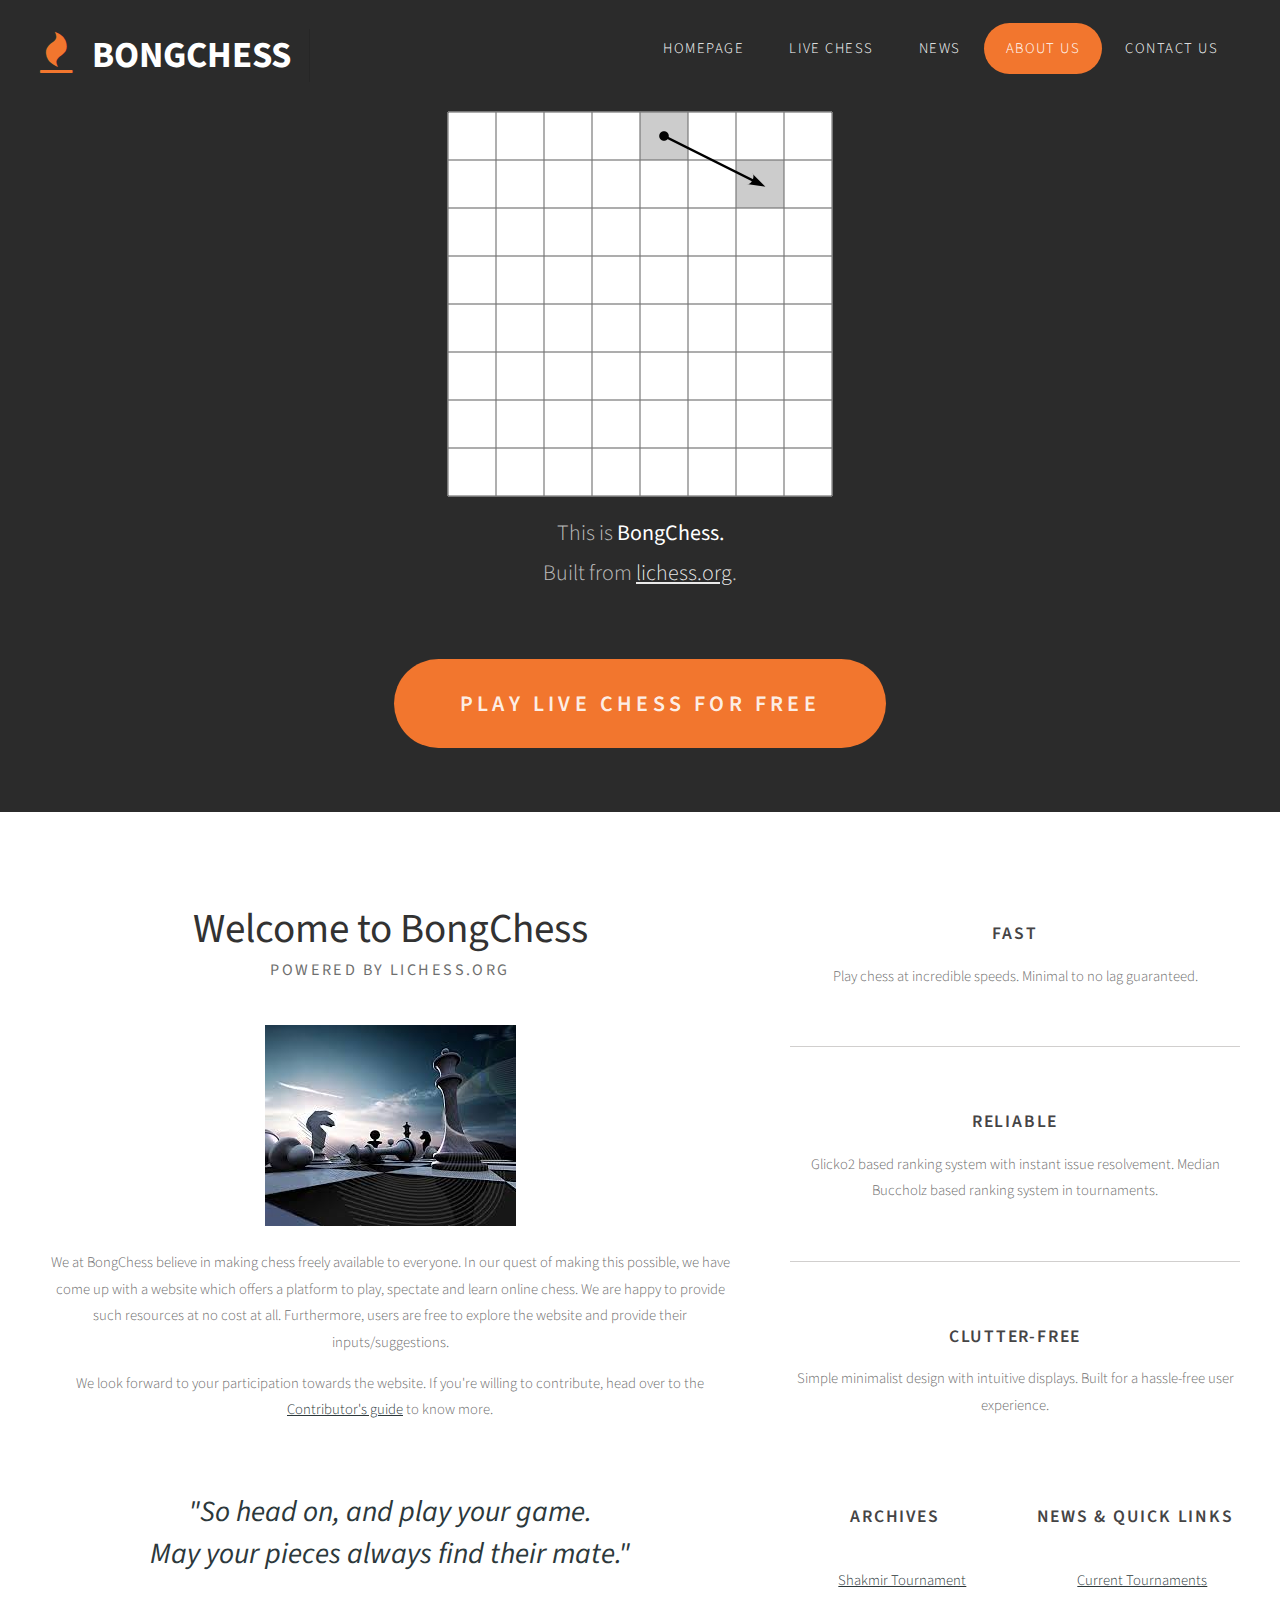
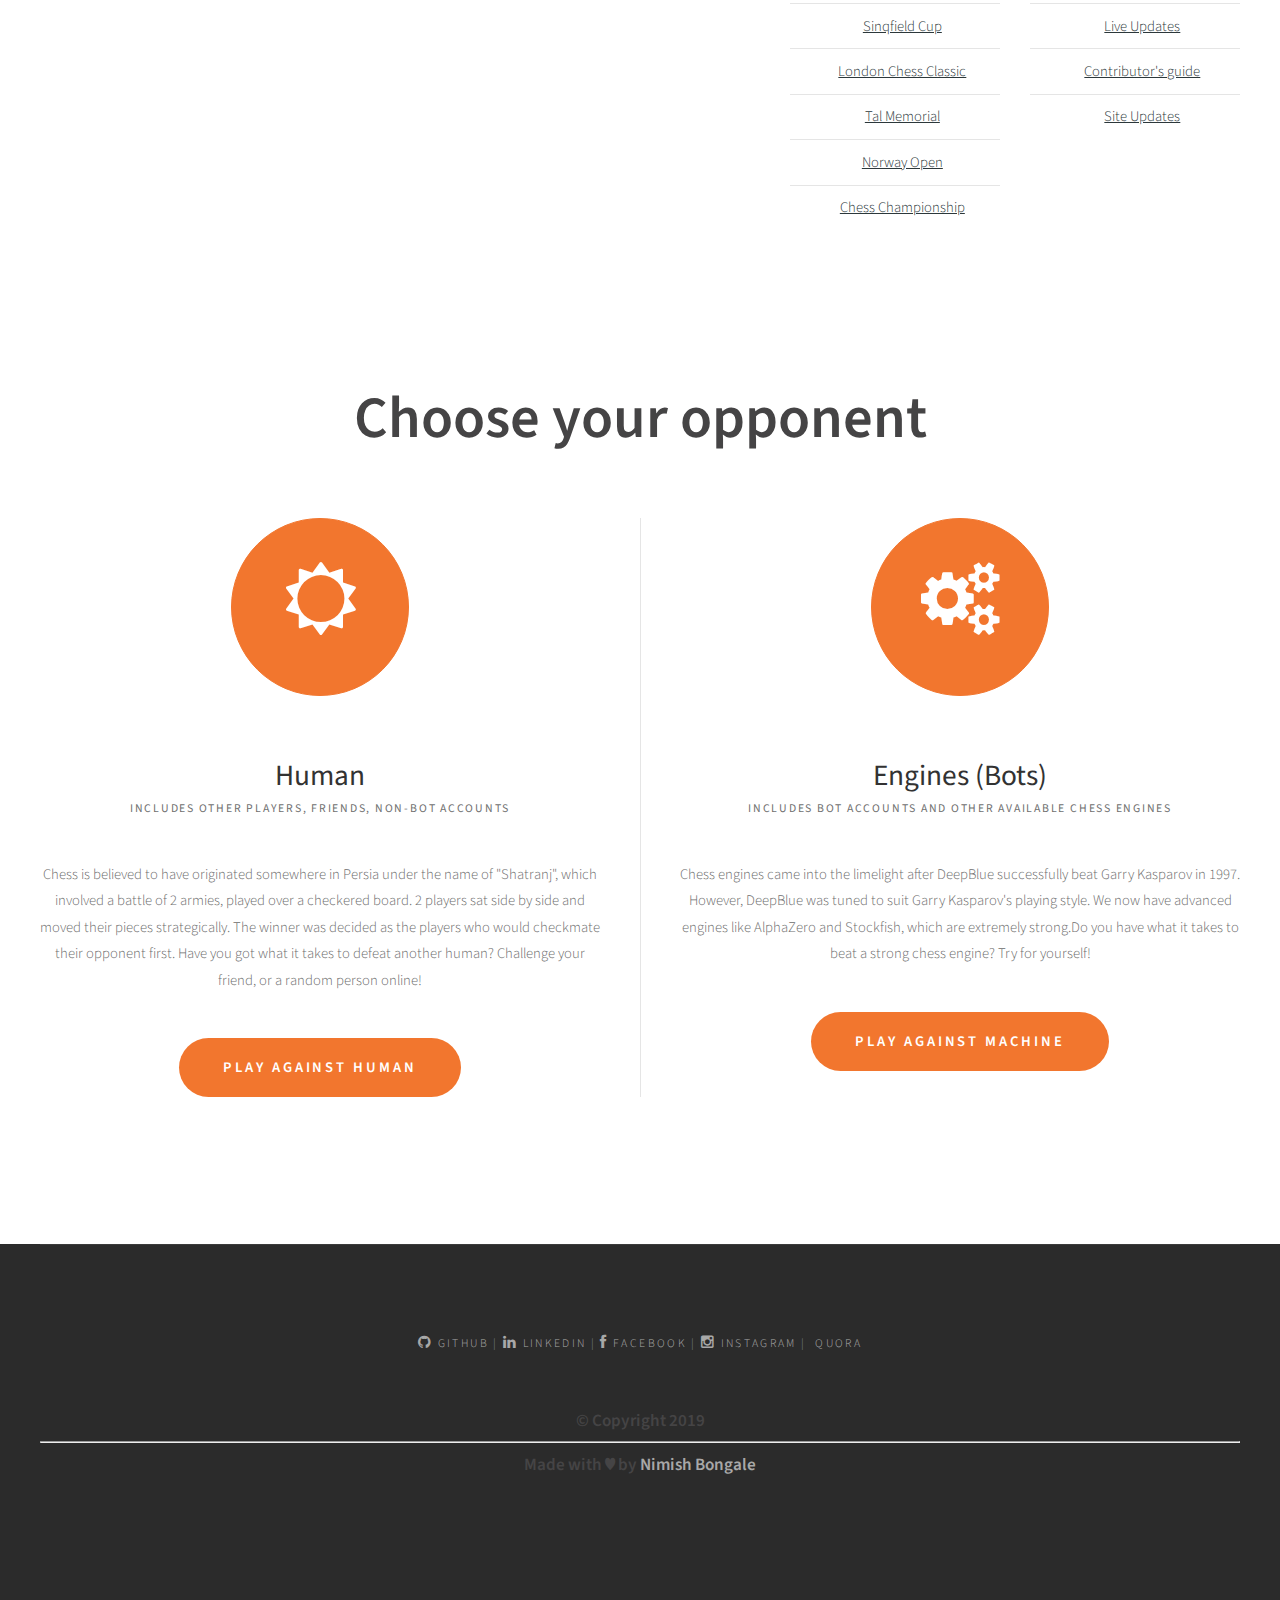
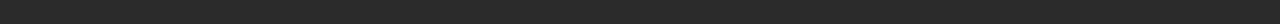
==== commit f11a6814: "Added stuff" ====
--- a/aboutus.html
+++ b/aboutus.html
@@ -29,15 +29,13 @@
 		</div>
 	</div>
 	<center>
-	<img src="images/knightstour.gif" alt="Not showing"></img>
+	<img src="images/knightstour.gif" alt="Not showing" lazyload="on"></img>
 	</center>
 </div>
-<div id="header-featured" >
-	<div id="banner-wrapper">
-		<div id="banner" class="container">
-			<p>This is <strong>BongChess.</strong><br>Built from <a href="https://www.lichess.org">lichess.org</a>.</p>
-			<a href="#" class="button">Play Live Chess For Free</a>
-		</div>
+<div id="banner-wrapper">
+	<div id="banner" class="container">
+		<p>This is <strong>BongChess.</strong><br>Built from <a href="https://www.lichess.org">lichess.org</a>.</p>
+		<a href="#" class="button">Play Live Chess For Free</a><br><br><br>
 	</div>
 </div>
 <div id="wrapper">
@@ -46,7 +44,7 @@
 			<div class="title">
 				<h2>Welcome to BongChess</h2>
 				<span class="byline">Powered by lichess.org</span> </div>
-			<p><img src="images/chessback.jpg" alt="Not showing"/>
+			<p><img src="images/chessback.jpg" alt="Not showing" lazyload="on"/>
 			</p>
 			<p>We at BongChess believe in making chess freely available to everyone. In our quest of making this possible, we have come up with a website which offers a platform to play, spectate and learn online chess. We are happy to provide such resources at no cost at all. Furthermore, users are free to explore the website and provide their inputs/suggestions.</p>
 			<p>We look forward to your participation towards the website. If you're willing to contribute, head over to the <a href="https://www.github.com/nimishbongale/BongChess">Contributor's guide</a> to know more.<br><br><br> <center><strong><a style="font-size:200%"><i>"So head on, and play your game.<br> May your pieces always find their mate."</strong></center></i></a></p>
--- a/default.css
+++ b/default.css
@@ -13,6 +13,11 @@
 	font-size: 11pt;
 	font-weight: 300;
 	color: #6c6c6c
+}
+
+.container {
+    margin-right: auto;
+    margin-left: auto;
 }
 
 h1, h2, h3
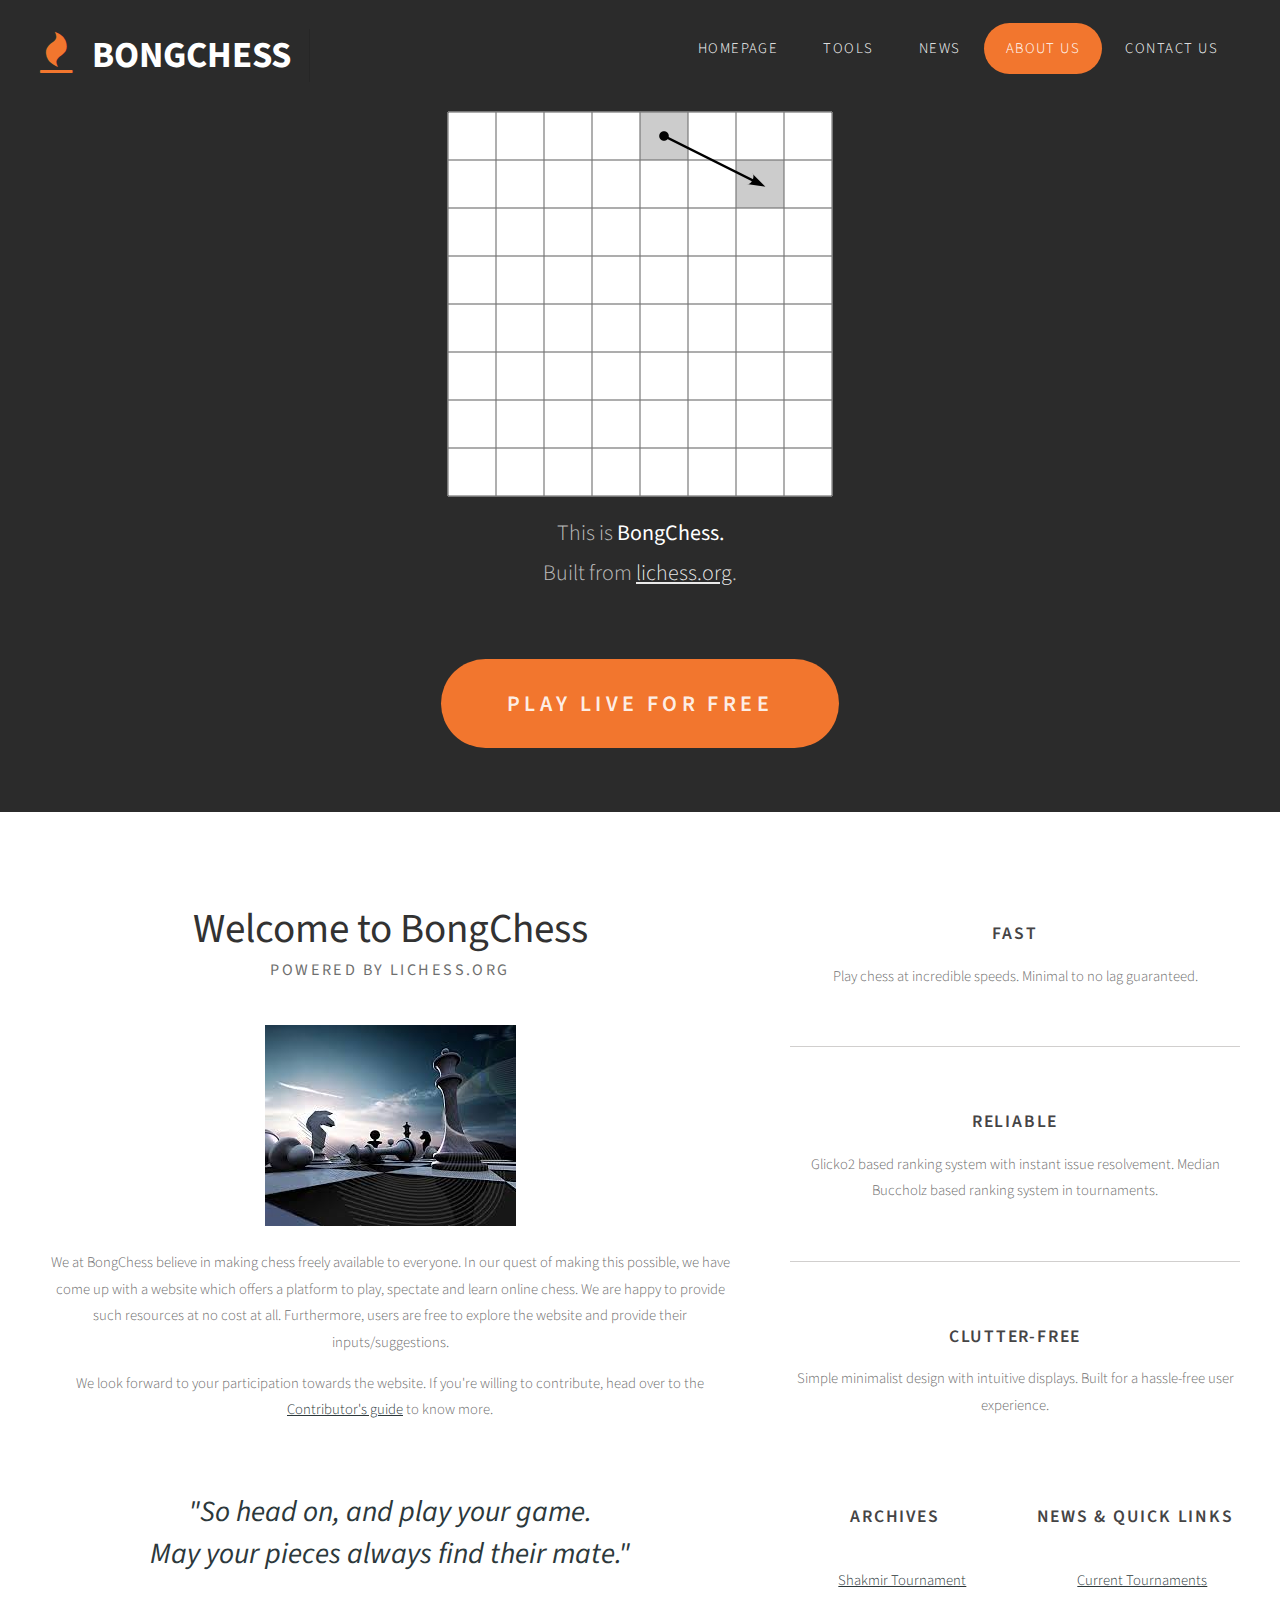
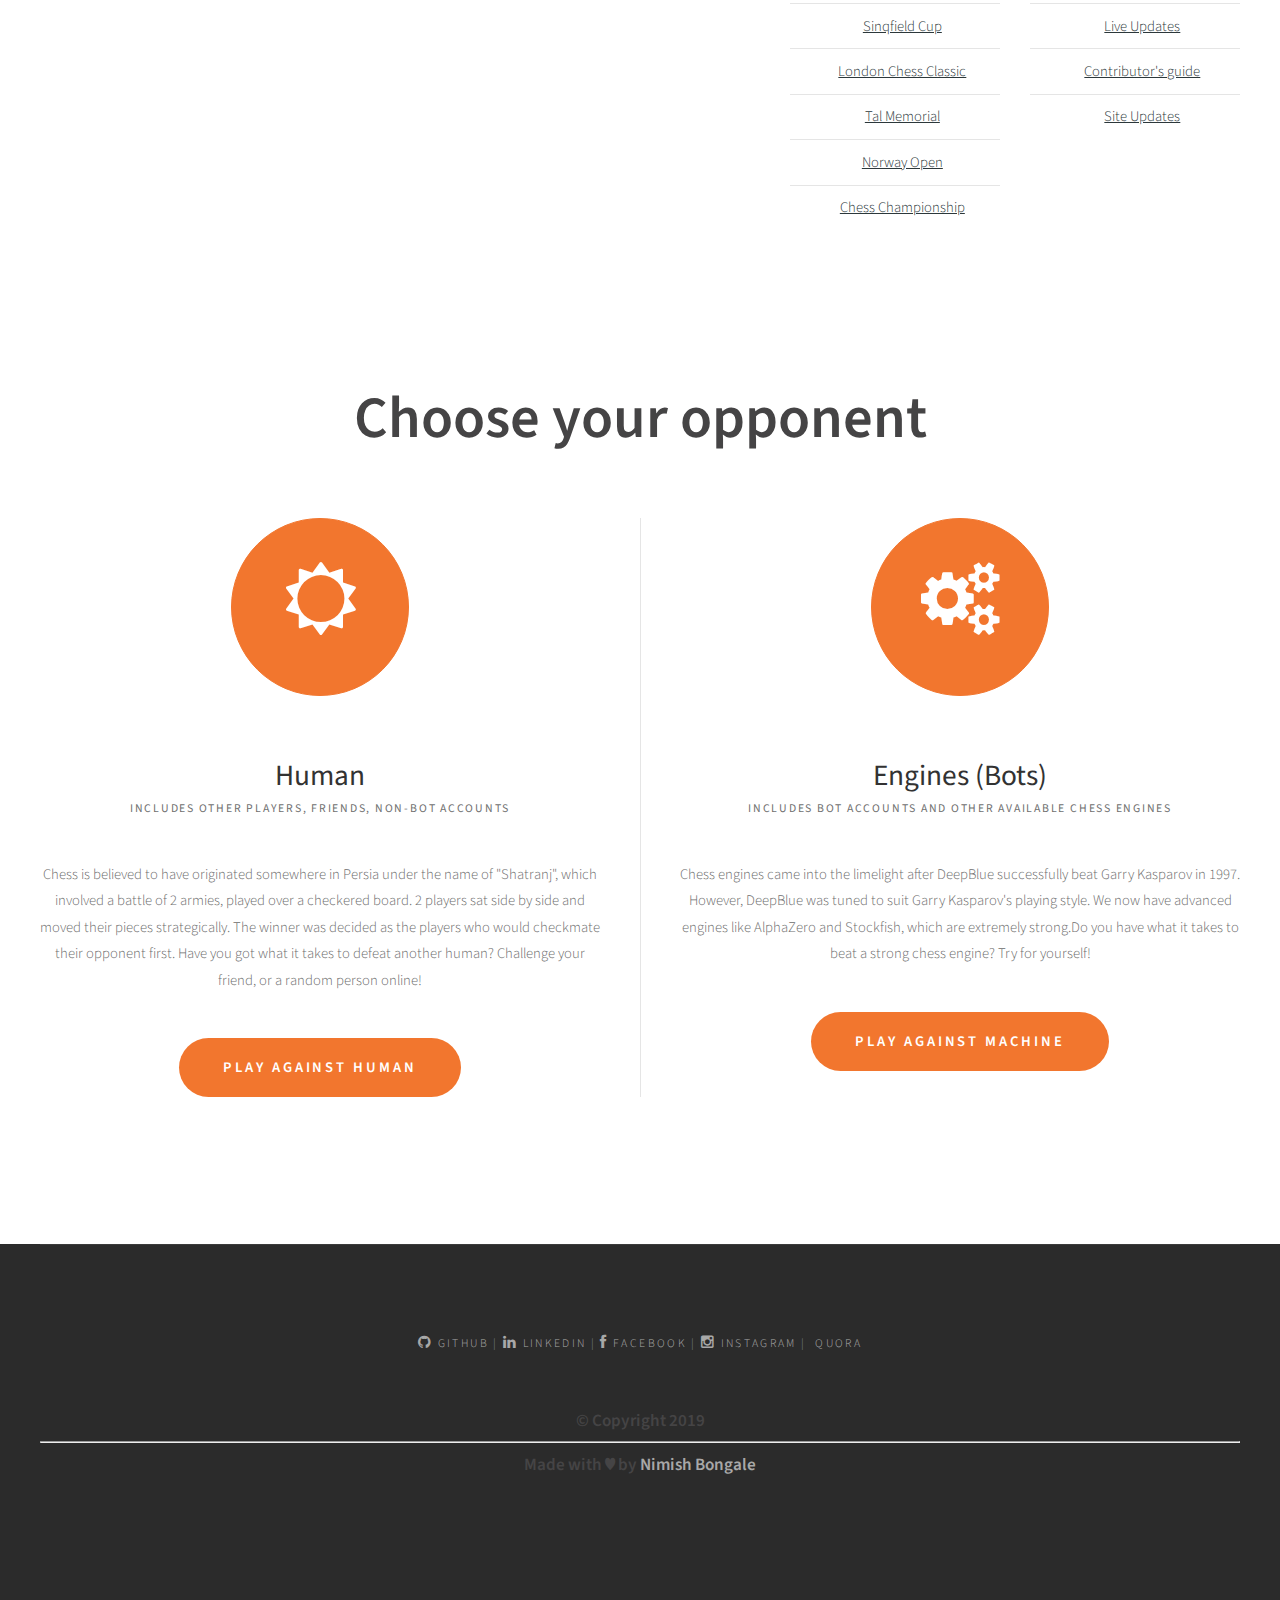
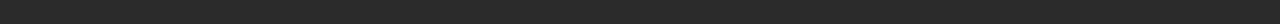
==== commit 92446145: "Improvements" ====
--- a/aboutus.html
+++ b/aboutus.html
@@ -16,12 +16,12 @@
 <div id="header-wrapper">
 	<div id="header" class="container">
 		<div id="logo">
-			<h1><span class="fa fa-fire"></span><a href="#">BongChess</a></h1>
+			<h1><span class="fa fa-fire"></span><a href="./index.html">BongChess</a></h1>
 		</div>
 		<div id="menu">
 			<ul>
 				<li><a href="./index.html" accesskey="1" title="">Homepage</a></li>
-				<li><a href="./playpage.html" accesskey="2" title="">Live Chess</a></li>
+				<li><a href="./playpage.html" accesskey="2" title="">Tools</a></li>
 				<li><a href="./news.html" accesskey="2" title="">News</a></li>
 				<li class="current_page_item"><a href="#" accesskey="3" title="">About Us</a></li>
 				<li><a href="./contactus.html" accesskey="4" title="">Contact Us</a></li>
@@ -35,7 +35,7 @@
 <div id="banner-wrapper">
 	<div id="banner" class="container">
 		<p>This is <strong>BongChess.</strong><br>Built from <a href="https://www.lichess.org">lichess.org</a>.</p>
-		<a href="#" class="button">Play Live Chess For Free</a><br><br><br>
+		<a href="#" class="button">Play Live For Free</a><br><br><br>
 	</div>
 </div>
 <div id="wrapper">
@@ -111,7 +111,7 @@
 	</div>
 </div>
 <div id="copyright" class="container">
-	<p><a href="https://www.github.com/nimishbongale"><span class="fa fa-github"></span>&nbsp;Github</a><strong> | </strong><a href="https://www.linkedin.com/in/nimish-bongale"><span class="fa fa-linkedin"></span>&nbsp;Linkedin</a><strong> | </strong><a href="https://www.facebook.com"><span class="fa fa-facebook"></span>&nbsp;Facebook</a><strong> | </strong><a href="https://www.instagram.com"><span class="fa fa-instagram"></span>&nbsp;Instagram</a><strong> | </strong><a href="https://www.quora.com"><span class="fa fa-quora"></span>&nbsp;Quora</a></p>
+	<p><a href="https://www.github.com/nimishbongale"><span class="fa fa-github"></span>&nbsp;Github</a><strong> | </strong><a href="https://www.linkedin.com/in/nimish-bongale"><span class="fa fa-linkedin"></span>&nbsp;Linkedin</a><strong> | </strong><a href="https://www.facebook.com/nimish.bongale"><span class="fa fa-facebook"></span>&nbsp;Facebook</a><strong> | </strong><a href="https://www.instagram.com"><span class="fa fa-instagram"></span>&nbsp;Instagram</a><strong> | </strong><a href="https://www.quora.com"><span class="fa fa-quora"></span>&nbsp;Quora</a></p>
 	<br><br><center><h3>&copy; Copyright 2019<hr>Made with &hearts; by <a href="https://www.linkedin.com/in/nimish-bongale">Nimish Bongale</a></h3></center>
 </div>
 </body>
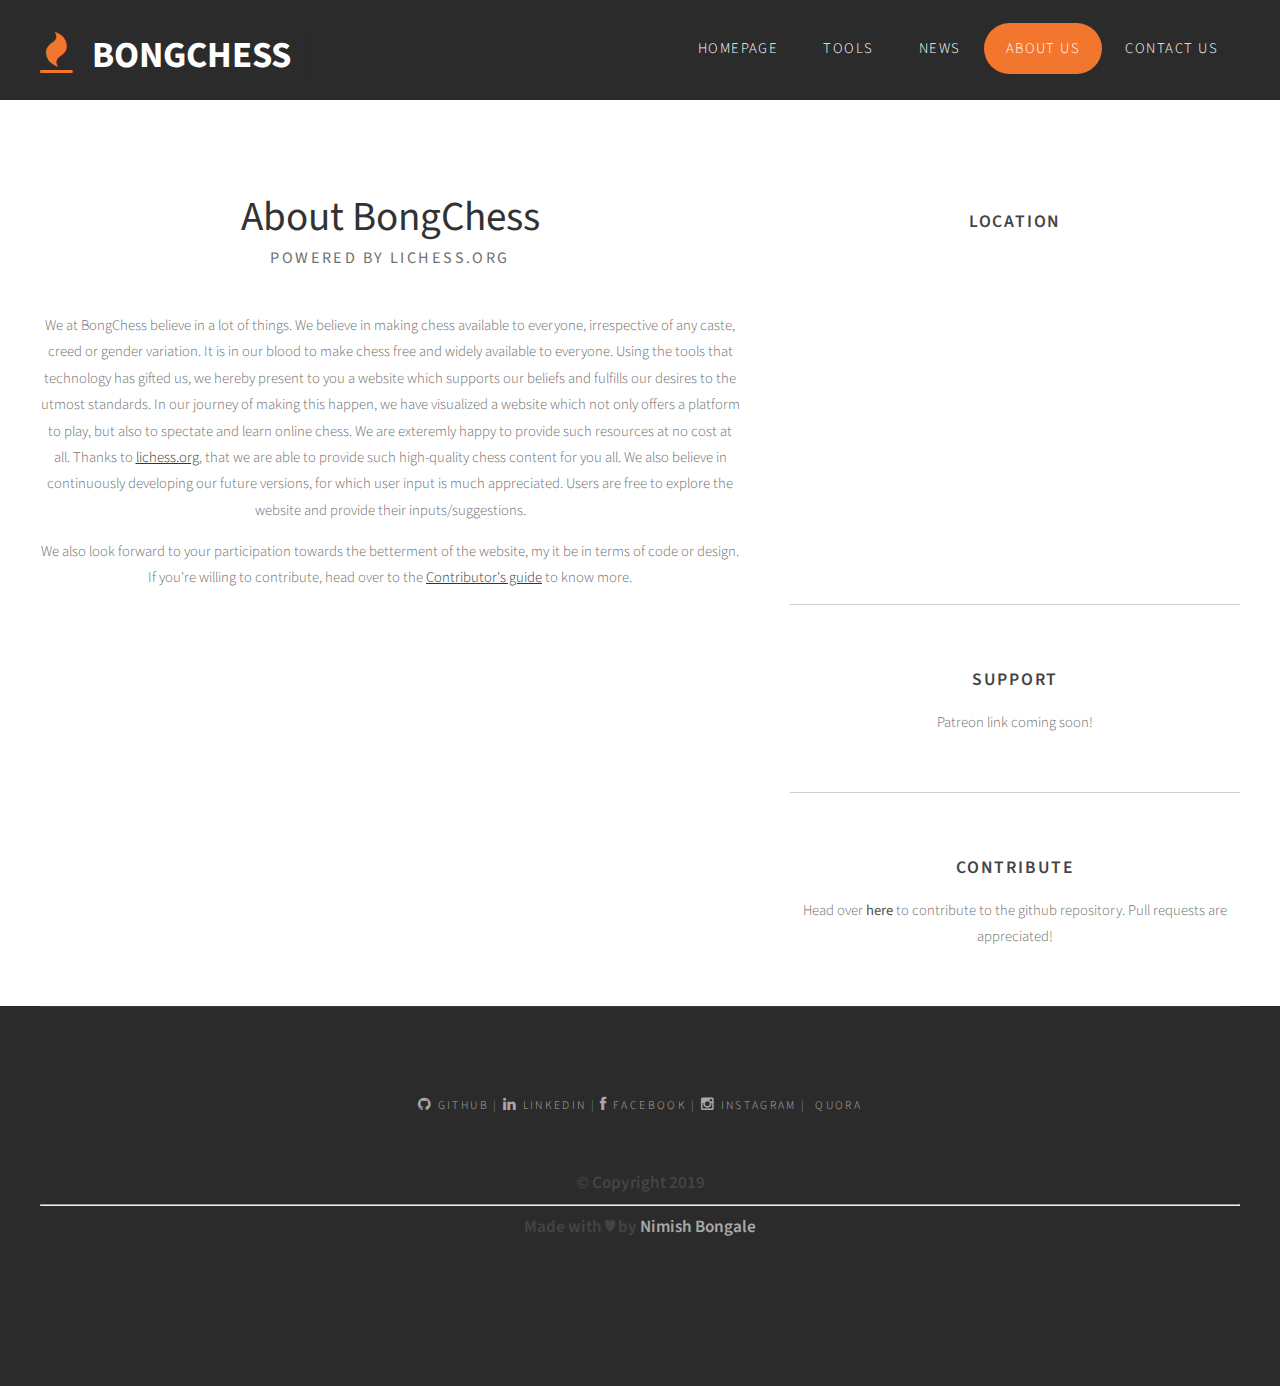
==== commit 5431e81d: "Added page" ====
--- a/aboutus.html
+++ b/aboutus.html
@@ -28,87 +28,38 @@
 			</ul>
 		</div>
 	</div>
-	<center>
-	<img src="images/knightstour.gif" alt="Not showing" lazyload="on"></img>
-	</center>
-</div>
-<div id="banner-wrapper">
-	<div id="banner" class="container">
-		<p>This is <strong>BongChess.</strong><br>Built from <a href="https://www.lichess.org">lichess.org</a>.</p>
-		<a href="#" class="button">Play Live For Free</a><br><br><br>
-	</div>
 </div>
 <div id="wrapper">
 <div id="page" class="container">
 		<div id="content">
 			<div class="title">
-				<h2>Welcome to BongChess</h2>
+				<h2>About BongChess</h2>
 				<span class="byline">Powered by lichess.org</span> </div>
-			<p><img src="images/chessback.jpg" alt="Not showing" lazyload="on"/>
+			<p>
 			</p>
-			<p>We at BongChess believe in making chess freely available to everyone. In our quest of making this possible, we have come up with a website which offers a platform to play, spectate and learn online chess. We are happy to provide such resources at no cost at all. Furthermore, users are free to explore the website and provide their inputs/suggestions.</p>
-			<p>We look forward to your participation towards the website. If you're willing to contribute, head over to the <a href="https://www.github.com/nimishbongale/BongChess">Contributor's guide</a> to know more.<br><br><br> <center><strong><a style="font-size:200%"><i>"So head on, and play your game.<br> May your pieces always find their mate."</strong></center></i></a></p>
+			<p>We at BongChess believe in a lot of things. We believe in making chess available to everyone, irrespective of any caste, creed or gender variation. It is in our blood to make chess free and widely available to everyone. Using the tools that technology has gifted us, we hereby present to you a website which supports our beliefs and fulfills our desires to the utmost standards.
+				In our journey of making this happen, we have visualized a website which not only offers a platform to play, but also to spectate and learn online chess. We are exteremly happy to provide such resources at no cost at all. Thanks to <a href="https://www.lichess.org">lichess.org</a>, that we are able to provide such high-quality chess content for you all. 
+				
+				We also believe in continuously developing our future versions, for which user input is much appreciated. Users are free to explore the website and provide their inputs/suggestions.</p>
+			<p>We also look forward to your participation towards the betterment of the website, my it be in terms of code or design. If you're willing to contribute, head over to the <a href="https://www.github.com/nimishbongale/BongChess">Contributor's guide</a> to know more.<br><br><br> </i></a></p>
 		</div>
 		<div id="sidebar">
 			<ul class="style1">
 				<li class="first">
-					<h3>Fast</h3>
-					<p>Play chess at incredible speeds. Minimal to no lag guaranteed.</p>
+					<h3>Location</h3>
+					<p><div class="mapouter"><div class="gmap_canvas"><iframe width="533" height="282" id="gmap_canvas" src="https://maps.google.com/maps?q=bangalore&t=&z=13&ie=UTF8&iwloc=&output=embed" frameborder="0" scrolling="no" marginheight="0" marginwidth="0" lazyload="on"></iframe><a href="https://www.pureblack.de"></a></div><style>.mapouter{position:relative;text-align:right;height:282px;width:533px;}.gmap_canvas {overflow:hidden;background:none!important;height:282px;width:533px;}</style></div></p>
 				</li>
 				<li>
-					<h3>Reliable</h3>
-					<p>Glicko2 based ranking system with instant issue resolvement. Median Buccholz based ranking system in tournaments.</p>
+					<h3>Support</h3>
+					<p>Patreon link coming soon!</p>
 				</li>
 				<li>
-					<h3>Clutter-Free</h3>
-					<p>Simple minimalist design with intuitive displays. Built for a hassle-free user experience.</p>
+					<h3>Contribute</h3>
+					<p>Head over <a href="https://www.github.com/nimishbongale/BongChess"><strong>here</strong></a> to contribute to the github repository. Pull requests are appreciated!</p>
 				</li>
 			</ul>
-			<div id="stwo-col">
-				<div class="sbox1">
-					<h2>Archives</h2>
-					<ul class="style2">
-						<li><a href="#">Shakmir Tournament</a></li>
-						<li><a href="#">Sinqfield Cup</a></li>
-						<li><a href="#">London Chess Classic</a></li>
-						<li><a href="#">Tal Memorial</a></li>
-						<li><a href="#">Norway Open</a></li>
-						<li><a href="#">Chess Championship</a></li>
-					</ul>
-				</div>
-				<div class="sbox2">
-					<h2>News & Quick Links</h2>
-					<ul class="style2">
-						<li><a href="#">Current Tournaments</a></li>
-						<li><a href="#">Live Updates</a></li>
-						<li><a href="#">Contributor's guide</a></li>
-						<li><a href="#">Site Updates</a></li>
-					</ul>
-				</div>
-			</div>
 		</div>
-	</div>	<div id="featured-wrapper">
-		<div id="featured" class="extra2 container">
-			<div class="main-title">
-				<h2>Choose your opponent</h2>
-				<span class="byline"></span> </div>
-	
-			<div class="ebox1"> <span class="fa fa-sun-o"></span>
-				<div class="title">
-					<h2>Human</h2>
-					<span class="byline">Includes other players, friends, non-bot accounts</span> </div>
-				<p>Chess is believed to have originated somewhere in Persia under the name of "Shatranj", which involved a battle of 2 armies, played over a checkered board. 2 players sat side by side and moved their pieces strategically. The winner was decided as the players who would checkmate their opponent first.
-					Have you got what it takes to defeat another human? Challenge your friend, or a random person online!
-				</p>
-				<a href="#" class="button">Play Against Human</a> </div>
-			<div class="ebox2"> <span class="fa fa-cogs"></span>
-				<div class="title">
-					<h2>Engines (Bots)</h2>
-					<span class="byline">Includes bot accounts and other available chess engines</span> </div>
-				<p>Chess engines came into the limelight after DeepBlue successfully beat Garry Kasparov in 1997. However, DeepBlue was tuned to suit Garry Kasparov's playing style. We now have advanced engines like AlphaZero and Stockfish, which are extremely strong.Do you have what it takes to beat a strong chess engine? Try for yourself!</p>
-				<a href="#" class="button">Play Against Machine</a> </div>
-		</div>
-	</div>
+	</div>	
 </div>
 <div id="copyright" class="container">
 	<p><a href="https://www.github.com/nimishbongale"><span class="fa fa-github"></span>&nbsp;Github</a><strong> | </strong><a href="https://www.linkedin.com/in/nimish-bongale"><span class="fa fa-linkedin"></span>&nbsp;Linkedin</a><strong> | </strong><a href="https://www.facebook.com/nimish.bongale"><span class="fa fa-facebook"></span>&nbsp;Facebook</a><strong> | </strong><a href="https://www.instagram.com"><span class="fa fa-instagram"></span>&nbsp;Instagram</a><strong> | </strong><a href="https://www.quora.com"><span class="fa fa-quora"></span>&nbsp;Quora</a></p>
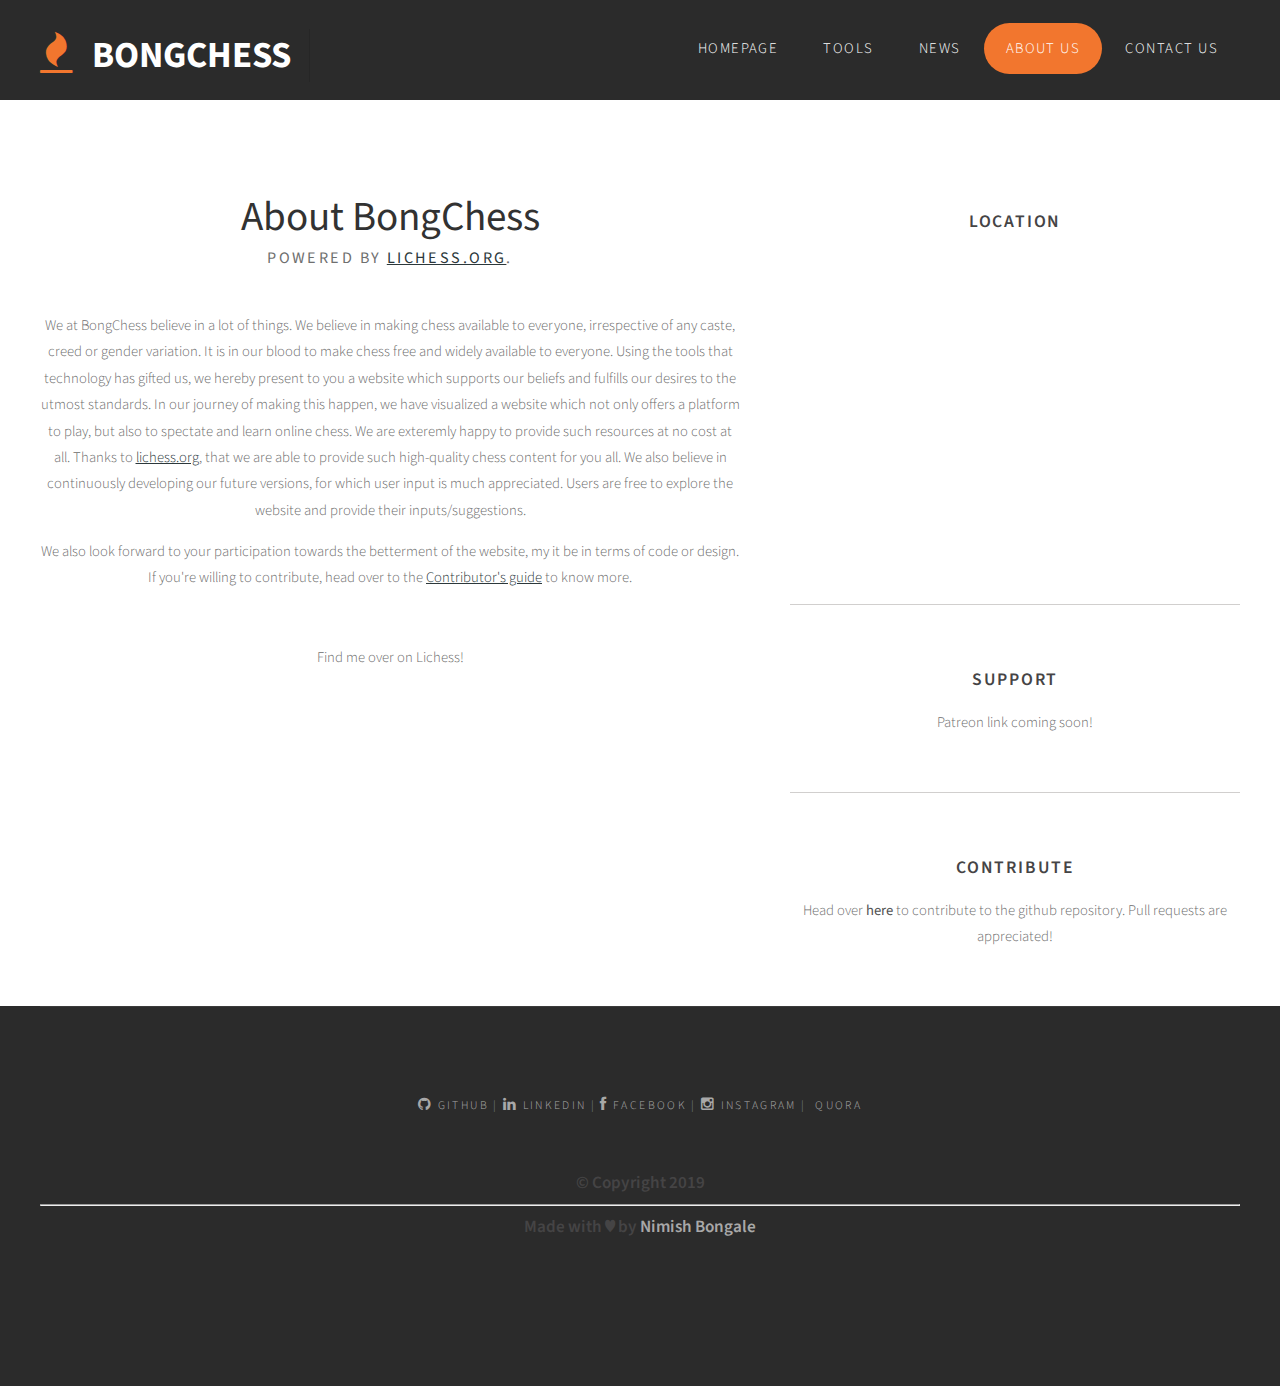
==== commit 05874aef: "Add files via upload" ====
--- a/aboutus.html
+++ b/aboutus.html
@@ -1,69 +1,76 @@
-<!DOCTYPE html PUBLIC "-//W3C//DTD XHTML 1.0 Strict//EN" "http://www.w3.org/TR/xhtml1/DTD/xhtml1-strict.dtd">
-
-<html xmlns="http://www.w3.org/1999/xhtml">
-<head>
-<meta http-equiv="Content-Type" content="text/html; charset=utf-8" />
-<title></title>
-<meta name="keywords" content="" />
-<meta name="description" content="" />
-<link href="http://fonts.googleapis.com/css?family=Source+Sans+Pro:200,300,400,600,700,900" rel="stylesheet" />
-<link href="default.css" rel="stylesheet" type="text/css" media="all" />
-<link href="fonts.css" rel="stylesheet" type="text/css" media="all" />
-
-</head>
-
-<body>
-<div id="header-wrapper">
-	<div id="header" class="container">
-		<div id="logo">
-			<h1><span class="fa fa-fire"></span><a href="./index.html">BongChess</a></h1>
-		</div>
-		<div id="menu">
-			<ul>
-				<li><a href="./index.html" accesskey="1" title="">Homepage</a></li>
-				<li><a href="./playpage.html" accesskey="2" title="">Tools</a></li>
-				<li><a href="./news.html" accesskey="2" title="">News</a></li>
-				<li class="current_page_item"><a href="#" accesskey="3" title="">About Us</a></li>
-				<li><a href="./contactus.html" accesskey="4" title="">Contact Us</a></li>
-			</ul>
-		</div>
-	</div>
-</div>
-<div id="wrapper">
-<div id="page" class="container">
-		<div id="content">
-			<div class="title">
-				<h2>About BongChess</h2>
-				<span class="byline">Powered by lichess.org</span> </div>
-			<p>
-			</p>
-			<p>We at BongChess believe in a lot of things. We believe in making chess available to everyone, irrespective of any caste, creed or gender variation. It is in our blood to make chess free and widely available to everyone. Using the tools that technology has gifted us, we hereby present to you a website which supports our beliefs and fulfills our desires to the utmost standards.
-				In our journey of making this happen, we have visualized a website which not only offers a platform to play, but also to spectate and learn online chess. We are exteremly happy to provide such resources at no cost at all. Thanks to <a href="https://www.lichess.org">lichess.org</a>, that we are able to provide such high-quality chess content for you all. 
-				
-				We also believe in continuously developing our future versions, for which user input is much appreciated. Users are free to explore the website and provide their inputs/suggestions.</p>
-			<p>We also look forward to your participation towards the betterment of the website, my it be in terms of code or design. If you're willing to contribute, head over to the <a href="https://www.github.com/nimishbongale/BongChess">Contributor's guide</a> to know more.<br><br><br> </i></a></p>
-		</div>
-		<div id="sidebar">
-			<ul class="style1">
-				<li class="first">
-					<h3>Location</h3>
-					<p><div class="mapouter"><div class="gmap_canvas"><iframe width="533" height="282" id="gmap_canvas" src="https://maps.google.com/maps?q=bangalore&t=&z=13&ie=UTF8&iwloc=&output=embed" frameborder="0" scrolling="no" marginheight="0" marginwidth="0" lazyload="on"></iframe><a href="https://www.pureblack.de"></a></div><style>.mapouter{position:relative;text-align:right;height:282px;width:533px;}.gmap_canvas {overflow:hidden;background:none!important;height:282px;width:533px;}</style></div></p>
-				</li>
-				<li>
-					<h3>Support</h3>
-					<p>Patreon link coming soon!</p>
-				</li>
-				<li>
-					<h3>Contribute</h3>
-					<p>Head over <a href="https://www.github.com/nimishbongale/BongChess"><strong>here</strong></a> to contribute to the github repository. Pull requests are appreciated!</p>
-				</li>
-			</ul>
-		</div>
-	</div>	
-</div>
-<div id="copyright" class="container">
-	<p><a href="https://www.github.com/nimishbongale"><span class="fa fa-github"></span>&nbsp;Github</a><strong> | </strong><a href="https://www.linkedin.com/in/nimish-bongale"><span class="fa fa-linkedin"></span>&nbsp;Linkedin</a><strong> | </strong><a href="https://www.facebook.com/nimish.bongale"><span class="fa fa-facebook"></span>&nbsp;Facebook</a><strong> | </strong><a href="https://www.instagram.com"><span class="fa fa-instagram"></span>&nbsp;Instagram</a><strong> | </strong><a href="https://www.quora.com"><span class="fa fa-quora"></span>&nbsp;Quora</a></p>
-	<br><br><center><h3>&copy; Copyright 2019<hr>Made with &hearts; by <a href="https://www.linkedin.com/in/nimish-bongale">Nimish Bongale</a></h3></center>
-</div>
-</body>
-</html>
+<!DOCTYPE html PUBLIC "-//W3C//DTD XHTML 1.0 Strict//EN" "http://www.w3.org/TR/xhtml1/DTD/xhtml1-strict.dtd">
+
+<html xmlns="http://www.w3.org/1999/xhtml">
+<head>
+<meta http-equiv="Content-Type" content="text/html; charset=utf-8" />
+<title></title>
+<meta name="keywords" content="" />
+<meta name="description" content="" />
+<link href="http://fonts.googleapis.com/css?family=Source+Sans+Pro:200,300,400,600,700,900" rel="stylesheet" />
+<link href="default.css" rel="stylesheet" type="text/css" media="all" />
+<link href="fonts.css" rel="stylesheet" type="text/css" media="all" />
+<link rel="stylesheet" href="https://rubenwardy.com/lichess_widgets/lichess_widgets.css" />
+<script src="https://rubenwardy.com/lichess_widgets/lichess_widgets.js"></script>
+<link rel="stylesheet" href="https://rubenwardy.com/lichess_widgets/dark.css" />
+
+</head>
+
+<body>
+<div id="header-wrapper">
+	<div id="header" class="container">
+		<div id="logo">
+			<h1><span class="fa fa-fire"></span><a href="./index.html">BongChess</a></h1>
+		</div>
+		<div id="menu">
+			<ul>
+				<li><a href="./index.html" accesskey="1" title="">Homepage</a></li>
+				<li><a href="./playpage.html" accesskey="2" title="">Tools</a></li>
+				<li><a href="./news.html" accesskey="2" title="">News</a></li>
+				<li class="current_page_item"><a href="./aboutus.html" accesskey="3" title="">About Us</a></li>
+				<li><a href="./contactus.html" accesskey="4" title="">Contact Us</a></li>
+			</ul>
+		</div>
+	</div>
+</div>
+<div id="wrapper">
+<div id="page" class="container">
+		<div id="content">
+			<div class="title">
+				<h2>About BongChess</h2>
+				<span class="byline">Powered by <a href="https://www.lichess.org">lichess.org</a>.</span></div>
+			<p>
+			</p>
+			<p>We at BongChess believe in a lot of things. We believe in making chess available to everyone, irrespective of any caste, creed or gender variation. It is in our blood to make chess free and widely available to everyone. Using the tools that technology has gifted us, we hereby present to you a website which supports our beliefs and fulfills our desires to the utmost standards.
+				In our journey of making this happen, we have visualized a website which not only offers a platform to play, but also to spectate and learn online chess. We are exteremly happy to provide such resources at no cost at all. Thanks to <a href="https://www.lichess.org">lichess.org</a>, that we are able to provide such high-quality chess content for you all. 
+				
+				We also believe in continuously developing our future versions, for which user input is much appreciated. Users are free to explore the website and provide their inputs/suggestions.</p>
+			<p>We also look forward to your participation towards the betterment of the website, my it be in terms of code or design. If you're willing to contribute, head over to the <a href="https://www.github.com/nimishbongale/BongChess">Contributor's guide</a> to know more.
+				<br><br><br> 
+				Find me over on Lichess!<br>
+				<script>lichess_widgets.profile("dark", "LightKraft123");</script>
+			</i></a></p>
+		</div>
+		<div id="sidebar">
+			<ul class="style1">
+				<li class="first">
+					<h3>Location</h3>
+					<p><div class="mapouter"><div class="gmap_canvas"><iframe width="533" height="282" id="gmap_canvas" src="https://maps.google.com/maps?q=bangalore&t=&z=13&ie=UTF8&iwloc=&output=embed" frameborder="0" scrolling="no" marginheight="0" marginwidth="0" lazyload="on"></iframe><a href="https://www.pureblack.de"></a></div><style>.mapouter{position:relative;text-align:right;height:282px;width:533px;}.gmap_canvas {overflow:hidden;background:none!important;height:282px;width:533px;}</style></div></p>
+				</li>
+				<li>
+					<h3>Support</h3>
+					<p>Patreon link coming soon!</p>
+				</li>
+				<li>
+					<h3>Contribute</h3>
+					<p>Head over <a href="https://www.github.com/nimishbongale/BongChess"><strong>here</strong></a> to contribute to the github repository. Pull requests are appreciated!</p>
+				</li>
+			</ul>
+		</div>
+	</div>	
+</div>
+<div id="copyright" class="container">
+	<p><a href="https://www.github.com/nimishbongale"><span class="fa fa-github"></span>&nbsp;Github</a><strong> | </strong><a href="https://www.linkedin.com/in/nimish-bongale"><span class="fa fa-linkedin"></span>&nbsp;Linkedin</a><strong> | </strong><a href="https://www.facebook.com/nimish.bongale"><span class="fa fa-facebook"></span>&nbsp;Facebook</a><strong> | </strong><a href="https://www.instagram.com/nimishbongale"><span class="fa fa-instagram"></span>&nbsp;Instagram</a><strong> | </strong><a href="https://www.quora.com/profile/Nimish-Bongale"><span class="fa fa-quora"></span>&nbsp;Quora</a></p>
+	<br><br><center><h3>&copy; Copyright 2019<hr>Made with &hearts; by <a href="https://www.linkedin.com/in/nimish-bongale">Nimish Bongale</a></h3></center>
+</div>
+</body>
+</html>
--- a/default.css
+++ b/default.css
@@ -1,957 +1,873 @@
-
-html, body
-{
-	height: 100%;
-}
-
-body
-{
-	margin: 0px;
-	padding: 0px;
-	background: #2b2b2b;
-	font-family: 'Source Sans Pro', sans-serif;
-	font-size: 11pt;
-	font-weight: 300;
-	color: #6c6c6c
-}
-
-.container {
-    margin-right: auto;
-    margin-left: auto;
-}
-
-h1, h2, h3
-{
-	margin: 0;
-	padding: 0;
-	font-weight: 600;
-	color: #454445;
-}
-
-p, ol, ul
-{
-	margin-top: 0;
-}
-
-ol, ul
-{
-	padding: 0;
-	list-style: none;
-}
-
-p
-{
-	line-height: 180%;
-}
-
-strong
-{
-}
-
-a
-{
-	color: #2C383B;
-}
-
-a:hover
-{
-	text-decoration: none;
-}
-
-.bgimg{
-	background-image: url("https://png.pngtree.com/thumb_back/fw800/back_pic/04/12/48/00581c2b95ac1d0.jpg");
-	background-position: center;
-  	background-repeat: no-repeat;
-  	background-size: cover;
-  	position: relative;
-}
-.container
-{
-	margin: 0px auto;
-	width: 1200px;
-}
-
-/*********************************************************************************/
-/* Image Style                                                                   */
-/*********************************************************************************/
-
-	.image
-{
-	display: inline-block;
-}
-
-.image img
-{
-	display: block;
-	width: 100%;
-}
-
-.image-full
-{
-	display: block;
-	width: 100%;
-	margin: 0 0 2em 0;
-}
-
-.image-left
-{
-	float: left;
-	margin: 0 2em 2em 0;
-}
-
-.image-centered
-{
-	display: block;
-	margin: 0 0 2em 0;
-}
-
-.image-centered img
-{
-	margin: 0 auto;
-	width: auto;
-}
-
-/*********************************************************************************/
-/* List Styles                                                                   */
-/*********************************************************************************/
-
-	ul.style1
-{
-	margin: 0;
-	padding: 0em 0em 0em 0em;
-	overflow: hidden;
-	list-style: none;
-	color: #6c6c6c
-}
-
-ul.style1 li
-{
-	overflow: hidden;
-	display: block;
-	padding: 2.80em 0em;
-	border-top: 1px solid #D1CFCE;
-}
-
-ul.style1 li:first-child
-{
-	padding-top: 0;
-	border-top: none;
-}
-
-ul.style1 .image-left
-{
-	margin-bottom: 0;
-}
-
-ul.style1 h3
-{
-	padding: 1.2em 0em 1em 0em;
-	letter-spacing: 0.10em;
-	text-transform: uppercase;
-	font-size: 1.2em;
-	font-weight: 600;
-	color: #454445;
-}
-
-ul.style1 a
-{
-	text-decoration: none;
-	color: #525252;
-}
-
-ul.style1 a:hover
-{
-	text-decoration: underline;
-	color: #525252;
-}
-
-ul.style2
-{
-	margin: 0;
-	padding-top: 1em;
-	list-style: none;
-}
-
-ul.style2 li
-{
-	border-top: solid 1px #E5E5E5;
-	padding: 0.80em 0 0.80em 0;
-	font-family: 0.80em;
-}
-
-ul.style2 li:before
-{
-	display: inline-block;
-	padding: 4px;
-	background: #DB3256;
-}
-
-ul.style2 a
-{
-	display: inline-block;
-	margin-left: 1em;
-}
-
-ul.style2 li:first-child
-{
-	border-top: 0;
-	padding-top: 0;
-}
-
-ul.style2 .icon
-{
-	color: #FFF;
-}
-
-ul.style3
-{
-	margin: 0;
-	padding-top: 1em;
-	list-style: none;
-}
-
-ul.style3 li
-{
-	border-top: solid 1px rgba(255,255,255,.2);
-	padding: 1em 0 1em 0;
-	font-family: 0.80em;
-}
-
-ul.style3 li:before
-{
-	display: inline-block;
-	padding: 4px;
-	background: #FFF;
-}
-
-ul.style3 a
-{
-	display: inline-block;
-	margin-left: 1em;
-	font-size: 1em !important;
-	color: #FFF;
-}
-
-ul.style3 li:first-child
-{
-	border-top: 0;
-	padding-top: 0;
-}
-
-ul.style3 .icon
-{
-	color: #DB3256;
-}
-
-/*********************************************************************************/
-/* Social Icon Styles                                                            */
-/*********************************************************************************/
-
-	ul.contact
-{
-	margin: 0;
-	padding: 2em 0em 0em 0em;
-	list-style: none;
-}
-
-ul.contact li
-{
-	display: inline-block;
-	padding: 0em 0.30em;
-	font-size: 1em;
-}
-
-ul.contact li span
-{
-	display: none;
-	margin: 0;
-	padding: 0;
-}
-
-ul.contact li a
-{
-	color: #FFF;
-}
-
-ul.contact li a:before
-{
-	display: inline-block;
-	background: #3f3f3f;
-	width: 40px;
-	height: 40px;
-	line-height: 40px;
-	border-radius: 20px;
-	text-align: center;
-	color: #FFFFFF;
-}
-
-ul.contact li a.icon-twitter:before
-{
-	background: #2DAAE4;
-}
-
-ul.contact li a.icon-facebook:before
-{
-	background: #39599F;
-}
-
-ul.contact li a.icon-dribbble:before
-{
-	background: #C4376B;
-}
-
-ul.contact li a.icon-tumblr:before
-{
-	background: #31516A;
-}
-
-ul.contact li a.icon-rss:before
-{
-	background: #F2600B;
-}
-
-/*********************************************************************************/
-/* Button Style                                                                  */
-/*********************************************************************************/
-
-	.button
-{
-	display: inline-block;
-	padding: 1.3em 3em;
-	background: #F2762E;
-	border-radius: 30px;
-	-moz-transition: opacity 0.25s ease-in-out;
-	-webkit-transition: opacity 0.25s ease-in-out;
-	-o-transition: opacity 0.25s ease-in-out;
-	-ms-transition: opacity 0.25s ease-in-out;
-	transition: opacity 0.25s ease-in-out;
-	letter-spacing: 0.20em;
-	text-decoration: none;
-	text-transform: uppercase;
-	font-weight: 600;
-	color: #FFF;
-}
-
-.button:hover
-{
-	background: #E36922;
-}
-
-.button:active
-{
-}
-
-.button-big
-{
-	padding: 1.6em 4em;
-	font-size: 1.4em;
-	font-weight: 900;
-}
-
-/*********************************************************************************/
-/* Heading Titles                                                                */
-/*********************************************************************************/
-
-	.title
-{
-	margin-bottom: 3em;
-}
-
-.title h2
-{
-	font-weight: 400;
-	font-size: 2.8em;
-	color: #323232;
-}
-
-.title .byline
-{
-	letter-spacing: 0.15em;
-	text-transform: uppercase;
-	font-weight: 400;
-	font-size: 1.1em;
-	color: #6F6F6F;
-}
-
-/*********************************************************************************/
-/* Header                                                                        */
-/*********************************************************************************/
-	
-#header-wrapper
-{
-	background: #2b2b2b;
-}
-
-#header
-{
-	position: relative;
-	height: 100px;
-}
-
-/*********************************************************************************/
-/* Logo                                                                          */
-/*********************************************************************************/
-
-#logo
-{
-	position: absolute;
-	top: 2em;
-	width: 100%;
-}
-
-#logo h1
-{
-	display: inline-block;
-	font-size: 2.5em;
-	text-transform: uppercase;
-	font-weight: 700;
-	color: #ED7070;
-	padding-right: 0.50em;
-	border-right: 1px solid rgba(0,0,0,.1);
-}
-
-#logo span
-{
-	display: inline-block;
-	padding-right: .50em;
-	letter-spacing: 0.10em;
-	text-transform: uppercase;
-	font-size: 0.90em;
-}
-
-#logo a
-{
-	text-decoration: none;
-	color: #FFF;
-}
-
-#logo .fa
-{
-	color: #F2762E;
-}
-
-#logo .fa:after
-{
-	position: absolute;
-	display: inline-block;
-	padding-right: 2em;
-}
-
-/*********************************************************************************/
-/* Menu                                                                          */
-/*********************************************************************************/
-
-#menu
-{
-	position: absolute;
-	right: 0;
-	top: 1.6em;
-}
-
-#menu ul
-{
-	display: inline-block;
-}
-
-#menu li
-{
-	display: block;
-	float: left;
-	text-align: center;
-}
-
-#menu li a, #menu li span
-{
-	display: inline-block;
-	margin-left: 1px;
-	padding: 1em 1.5em 1em 1.5em;
-	letter-spacing: 0.10em;
-	text-decoration: none;
-	font-size: 1em;
-	text-transform: uppercase;
-	outline: 0;
-	color: #FFF;
-}
-
-#menu li:hover a, #menu li.active a, #menu li.active span
-{
-}
-
-#menu .current_page_item a
-{
-	background: #F2762E;
-	border-radius: 30px;
-	color: #FFF;
-}
-
-/*********************************************************************************/
-/* Banner                                                                        */
-/*********************************************************************************/
-	
-
-	#header-featured
-	{
-		padding: 10em 0em;
-		background-image: url(images/pic.jpg);
-		background-position: center;
-		background-size: cover;
-	}
-
-
-
-#banner-wrapper
-{
-}
-
-#banner
-{
-	overflow: hidden;
-	width: 1000px;
-	text-align: center;
-	color: rgba(255,255,255,.7);
-	font-size: 1.5em;
-}
-
-#banner a
-{
-	color: rgba(255,255,255,.9);
-}
-
-#banner h2
-{
-	padding-bottom: 0.50em;
-	font-weight: 400;
-	font-size: 3em;
-	color: #FFF;
-}
-
-#banner .button
-{
-	margin-top: 2em;
-	border-radius: 50px;
-}
-
-#banner strong
-{
-	color: #FFF;
-}
-
-#banner span
-{
-	display: block;
-	padding-top: 0.20em;
-	text-transform: uppercase;
-	font-size: 1.2em;
-	color: #A2A2A2;
-}
-
-/*********************************************************************************/
-/* Page                                                                          */
-/*********************************************************************************/
-
-#wrapper
-{
-	background: #FFF;
-}
-
-#page
-{
-	overflow: hidden;
-	padding: 6em 0em 0em 0em;
-	background: #FFF;
-	text-align: center;
-}
-
-#page .button
-{
-	margin-top: 2em;
-}
-
-/*********************************************************************************/
-/* Content                                                                       */
-/*********************************************************************************/
-
-	#content
-	{
-		float: left;
-		width: 700px;
-	}
-
-/*********************************************************************************/
-/* Sidebar                                                                       */
-/*********************************************************************************/
-
-	#sidebar
-	{
-		float: right;
-		width: 450px;
-	}
-
-	#stwo-col
-	{
-		margin-top: 2em;
-	}
-
-	#stwo-col h2
-	{
-		display: block;
-		padding-bottom: 1.5em;
-		letter-spacing: 0.10em;
-		text-transform: uppercase;
-		font-size: 1.2em;
-		font-weight: 600;
-		color: #454445;
-	}
-
-	#stwo-col .sbox1
-	{
-		float: left;
-		width: 210px;
-	}
-
-	#stwo-col .sbox2
-	{
-		float: right;
-		width: 210px;
-	}
-
-/*********************************************************************************/
-/* Copyright                                                                     */
-/*********************************************************************************/
-
-#copyright
-{
-	overflow: hidden;
-	padding: 6em 0em 10em 0em;
-	border-top: 1px solid rgba(255,255,255,0.08);
-}
-
-#copyright p
-{
-	letter-spacing: 0.20em;
-	text-align: center;
-	text-transform: uppercase;
-	font-size: 0.80em;
-	color: rgba(255,255,255,0.3);
-}
-
-#copyright a
-{
-	text-decoration: none;
-	color: rgba(255,255,255,0.6);
-}
-
-/*********************************************************************************/
-/* Featured                                                                      */
-/*********************************************************************************/
-
-#featured-wrapper
-{
-	overflow: hidden;
-	padding: 10em 0em;
-	background: #FFF;
-	text-align: center;
-}
-
-#featured
-{
-	overflow: hidden;
-}
-
-#featured .main-title
-{
-	margin-bottom: 4em;
-}
-
-#featured .main-title h2
-{
-	font-size: 4em;
-}
-
-#featured .main-title .byline
-{
-	font-size: 2em;
-}
-
-#featured-wrapper .fa
-{
-	display: inline-block;
-	margin-bottom: 1em;
-	width: 3em;
-	height: 3em;
-	line-height: 3em;
-	font-size: 4em;
-	color: #FFF;
-	background: #F2762E;
-	border: 1px solid #F2762E;
-	border-radius: 50%;
-}
-
-.column1,  .column2,  .column3,  .column4
-{
-	width: 282px;
-}
-
-.column1,  .column2
-{
-	float: left;
-	margin-right: 24px;
-}
-
-.column3
-{
-	float: left;
-}
-
-.column4
-{
-	float: right;
-}
-
-#slider-wrapper
-{
-	padding: 6em 0em;
-	background: #DB3256;
-}
-
-#slider
-{
-	margin: 0em auto 0em auto;
-	width: 1200px;
-	position: relative;
-}
-
-#slider .button
-{
-}
-
-#slider .button:hover
-{
-}
-
-#slider .viewer
-{
-	width: 1000px;
-	height: 375px;
-	margin: 0 auto;
-	overflow: hidden;
-}
-
-#slider .viewer .reel
-{
-	display: none;
-	height: 375px;
-}
-
-#slider .viewer .reel .slide
-{
-	position: relative;
-	width: 1000px;
-	height: 375px;
-}
-
-#slider .viewer .reel h2
-{
-	position: absolute;
-	top: 130px;
-	left: 0;
-	width: 1200px;
-	height: 80px;
-	line-height: 80px;
-	background: #111111;
-	text-align: center;
-	opacity: 0.85;
-	font-weight: normal;
-	color: #ffffff;
-	font-size: 2.25em;
-}
-
-#slider .viewer .reel p
-{
-	position: absolute;
-	top: 210px;
-	left: 0;
-	width: 1200px;
-	height: 40px;
-	line-height: 40px;
-	background: #0074C6;
-	text-align: center;
-	opacity: 0.85;
-	font-weight: normal;
-	color: #ffffff;
-	font-size: 1.1em;
-}
-
-#slider .icon
-{
-	font-size: 4em;
-	color: #FFF;
-}
-
-#slider .previous-button
-{
-	position: absolute;
-	top: 150px;
-	left: 0;
-}
-
-#slider .next-button
-{
-	position: absolute;
-	top: 150px;
-	right: 0;
-}
-
-#slider .indicator
-{
-	margin: 30px auto 0 auto;
-}
-
-#slider .indicator ul
-{
-	list-style: none;
-	padding: 0;
-	margin: 0;
-	text-align: center;
-}
-
-#slider .indicator ul li
-{
-	display: inline-block;
-	width: 12px;
-	height: 12px;
-	text-indent: -9999em;
-	background: #c8c8c8;
-	margin: 0 2px 0 2px;
-	border-radius: 8px;
-	border-bottom: solid 1px #ffffff;
-	border-top: solid 1px #909090;
-}
-
-#slider .indicator ul li.active
-{
-	background: #505050;
-	border-top: solid 1px #505050;
-}
-
-/*********************************************************************************/
-/* Footer                                                                        */
-/*********************************************************************************/
-
-#footer-wrapper
-{
-	overflow: hidden;
-	padding: 7em 0em;
-	color: rgba(255,255,255,0.5);
-}
-
-
-#footer .title h2
-{
-	font-size: 2em;
-	font-weight: 300;
-	color: #FFF;
-}
-
-#footer .title .byline
-{
-	display: block;
-	padding-top: 1em;
-	text-transform: uppercase;
-	font-size: 0.80em;
-	color: rgba(255,255,255,0.5);
-}
-
-#footer .column1,
-#footer .column2
-{
-	width: 560px;
-}
-
-#footer .column1
-{
-	float: left;
-}
-
-#footer .column2
-{
-	float: right;
-}
-
-#footer .button
-{
-	margin-top: 2em;
-}
-
-#extra
-{
-	overflow: hidden;
-	margin: 5em auto 2em auto;
-	padding: 2em 0em 2em 0em;
-	background: #ECECEC;
-}
-
-#extra h2
-{
-	margin: 0em;
-	padding: 0em;
-	font-weight: 400;
-	font-size: 2.4em;
-	color: #555555;
-}
-
-#extra span
-{
-	display: block;
-	padding-top: 0.20em;
-	text-transform: uppercase;
-	font-size: 1.2em;
-	color: #A2A2A2;
-}
-
-
-.extra2
-{
-}
-
-
-.margin-btm
-{
-	overflow: hidden;
-	margin-bottom: 5em;
-	padding-bottom: 5em;
-	border-bottom: 1px solid rgba(0,0,0,.1);
-}
-
-.extra2 .button
-{
-	margin-top: 2em;
-}
-
-.extra2 .title h2
-{
-	font-size: 2em;
-}
-
-.extra2 .title .byline
-{
-	font-size: 0.80em;
-}
-
-.extra2 .ebox1,
-.extra2 .ebox2
-{
-	width: 560px;
-}
-
-.extra2  .ebox1
-{
-	float: left;
-	padding-right: 40px;
-	border-right: 1px solid rgba(0,0,0,.1);
-}
-
-.extra2 .ebox2
-{
-	float: right;
-}
+
+html, body
+{
+	height: 100%;
+}
+
+body
+{
+	margin: 0px;
+	padding: 0px;
+	background: #2b2b2b;
+	font-family: 'Source Sans Pro', sans-serif;
+	font-size: 11pt;
+	font-weight: 300;
+	color: #6c6c6c
+}
+
+.container {
+    margin-right: auto;
+    margin-left: auto;
+}
+.container2{
+	margin-right: auto;
+	margin-left: auto;
+}
+
+h1, h2, h3
+{
+	margin: 0;
+	padding: 0;
+	font-weight: 600;
+	color: #454445;
+}
+
+p, ol, ul
+{
+	margin-top: 0;
+}
+
+ol, ul
+{
+	padding: 0;
+	list-style: none;
+}
+
+p
+{
+	line-height: 180%;
+}
+
+a
+{
+	color: #2C383B;
+}
+
+a:hover
+{
+	text-decoration: none;
+}
+
+.bgimg{
+	background-image: url("https://png.pngtree.com/thumb_back/fw800/back_pic/04/12/48/00581c2b95ac1d0.jpg");
+	background-position: center;
+  	background-repeat: no-repeat;
+  	background-size: cover;
+  	position: relative;
+}
+.container
+{
+	margin: 0px auto;
+	width: 1200px;
+}
+	.image
+{
+	display: inline-block;
+}
+
+.image img
+{
+	display: block;
+	width: 100%;
+}
+
+.image-full
+{
+	display: block;
+	width: 100%;
+	margin: 0 0 2em 0;
+}
+
+.image-left
+{
+	float: left;
+	margin: 0 2em 2em 0;
+}
+
+.image-centered
+{
+	display: block;
+	margin: 0 0 2em 0;
+}
+
+.image-centered img
+{
+	margin: 0 auto;
+	width: auto;
+}
+
+	ul.style1
+{
+	margin: 0;
+	padding: 0em 0em 0em 0em;
+	overflow: hidden;
+	list-style: none;
+	color: #6c6c6c
+}
+
+ul.style1 li
+{
+	overflow: hidden;
+	display: block;
+	padding: 2.80em 0em;
+	border-top: 1px solid #D1CFCE;
+}
+
+ul.style1 li:first-child
+{
+	padding-top: 0;
+	border-top: none;
+}
+
+ul.style1 .image-left
+{
+	margin-bottom: 0;
+}
+
+ul.style1 h3
+{
+	padding: 1.2em 0em 1em 0em;
+	letter-spacing: 0.10em;
+	text-transform: uppercase;
+	font-size: 1.2em;
+	font-weight: 600;
+	color: #454445;
+}
+
+ul.style1 a
+{
+	text-decoration: none;
+	color: #525252;
+}
+
+ul.style1 a:hover
+{
+	text-decoration: underline;
+	color: #525252;
+}
+
+ul.style2
+{
+	margin: 0;
+	padding-top: 1em;
+	list-style: none;
+}
+
+ul.style2 li
+{
+	border-top: solid 1px #E5E5E5;
+	padding: 0.80em 0 0.80em 0;
+	font-family: 0.80em;
+}
+
+ul.style2 li:before
+{
+	display: inline-block;
+	padding: 4px;
+	background: #DB3256;
+}
+
+ul.style2 a
+{
+	display: inline-block;
+	margin-left: 1em;
+}
+
+ul.style2 li:first-child
+{
+	border-top: 0;
+	padding-top: 0;
+}
+
+ul.style2 .icon
+{
+	color: #FFF;
+}
+
+ul.style3
+{
+	margin: 0;
+	padding-top: 1em;
+	list-style: none;
+}
+
+ul.style3 li
+{
+	border-top: solid 1px rgba(255,255,255,.2);
+	padding: 1em 0 1em 0;
+	font-family: 0.80em;
+}
+
+ul.style3 li:before
+{
+	display: inline-block;
+	padding: 4px;
+	background: #FFF;
+}
+
+ul.style3 a
+{
+	display: inline-block;
+	margin-left: 1em;
+	font-size: 1em !important;
+	color: #FFF;
+}
+
+ul.style3 li:first-child
+{
+	border-top: 0;
+	padding-top: 0;
+}
+
+ul.style3 .icon
+{
+	color: #DB3256;
+}
+	
+ul.contact
+{
+	margin: 0;
+	padding: 2em 0em 0em 0em;
+	list-style: none;
+}
+
+ul.contact li
+{
+	display: inline-block;
+	padding: 0em 0.30em;
+	font-size: 1em;
+}
+
+ul.contact li span
+{
+	display: none;
+	margin: 0;
+	padding: 0;
+}
+
+ul.contact li a
+{
+	color: #FFF;
+}
+
+ul.contact li a:before
+{
+	display: inline-block;
+	background: #3f3f3f;
+	width: 40px;
+	height: 40px;
+	line-height: 40px;
+	border-radius: 20px;
+	text-align: center;
+	color: #FFFFFF;
+}
+
+ul.contact li a.icon-twitter:before
+{
+	background: #2DAAE4;
+}
+
+ul.contact li a.icon-facebook:before
+{
+	background: #39599F;
+}
+
+ul.contact li a.icon-dribbble:before
+{
+	background: #C4376B;
+}
+
+ul.contact li a.icon-tumblr:before
+{
+	background: #31516A;
+}
+
+ul.contact li a.icon-rss:before
+{
+	background: #F2600B;
+}
+
+.button
+{
+	display: inline-block;
+	padding: 1.3em 3em;
+	background: #F2762E;
+	border-radius: 30px;
+	-moz-transition: opacity 0.25s ease-in-out;
+	-webkit-transition: opacity 0.25s ease-in-out;
+	-o-transition: opacity 0.25s ease-in-out;
+	-ms-transition: opacity 0.25s ease-in-out;
+	transition: opacity 0.25s ease-in-out;
+	letter-spacing: 0.20em;
+	text-decoration: none;
+	text-transform: uppercase;
+	font-weight: 600;
+	color: #FFF;
+}
+
+.button:hover
+{
+	background: #E36922;
+}
+
+.button-big
+{
+	padding: 1.6em 4em;
+	font-size: 1.4em;
+	font-weight: 900;
+}
+
+.title
+{
+	margin-bottom: 3em;
+}
+
+.title h2
+{
+	font-weight: 400;
+	font-size: 2.8em;
+	color: #323232;
+}
+
+.title .byline
+{
+	letter-spacing: 0.15em;
+	text-transform: uppercase;
+	font-weight: 400;
+	font-size: 1.1em;
+	color: #6F6F6F;
+}
+
+#header-wrapper
+{
+	background: #2b2b2b;
+}
+
+#header
+{
+	position: relative;
+	height: 100px;
+}
+
+#logo
+{
+	position: absolute;
+	top: 2em;
+	width: 100%;
+}
+
+#logo h1
+{
+	display: inline-block;
+	font-size: 2.5em;
+	text-transform: uppercase;
+	font-weight: 700;
+	color: #ED7070;
+	padding-right: 0.50em;
+	border-right: 1px solid rgba(0,0,0,.1);
+}
+
+#logo span
+{
+	display: inline-block;
+	padding-right: .50em;
+	letter-spacing: 0.10em;
+	text-transform: uppercase;
+	font-size: 0.90em;
+}
+
+#logo a
+{
+	text-decoration: none;
+	color: #FFF;
+}
+
+#logo .fa
+{
+	color: #F2762E;
+}
+
+#logo .fa:after
+{
+	position: absolute;
+	display: inline-block;
+	padding-right: 2em;
+}
+
+#menu
+{
+	position: absolute;
+	right: 0;
+	top: 1.6em;
+}
+
+#menu ul
+{
+	display: inline-block;
+}
+
+#menu li
+{
+	display: block;
+	float: left;
+	text-align: center;
+}
+
+#menu li a, #menu li span
+{
+	display: inline-block;
+	margin-left: 1px;
+	padding: 1em 1.5em 1em 1.5em;
+	letter-spacing: 0.10em;
+	text-decoration: none;
+	font-size: 1em;
+	text-transform: uppercase;
+	outline: 0;
+	color: #FFF;
+}
+
+#menu .current_page_item a
+{
+	background: #F2762E;
+	border-radius: 30px;
+	color: #FFF;
+}
+	
+
+#header-featured
+{
+	padding: 10em 0em;
+	background-image: url(images/pic.jpg);
+	background-position: center;
+	background-size: cover;
+}
+
+#banner
+{
+	overflow: hidden;
+	width: 1000px;
+	text-align: center;
+	color: rgba(255,255,255,.7);
+	font-size: 1.5em;
+}
+
+#banner a
+{
+	color: rgba(255,255,255,.9);
+}
+
+#banner h2
+{
+	padding-bottom: 0.50em;
+	font-weight: 400;
+	font-size: 3em;
+	color: #FFF;
+}
+
+#banner .button
+{
+	margin-top: 2em;
+	border-radius: 50px;
+}
+
+#banner strong
+{
+	color: #FFF;
+}
+
+#banner span
+{
+	display: block;
+	padding-top: 0.20em;
+	text-transform: uppercase;
+	font-size: 1.2em;
+	color: #A2A2A2;
+}
+
+#wrapper
+{
+	background: #FFF;
+}
+
+#page
+{
+	overflow: hidden;
+	padding: 6em 0em 0em 0em;
+	background: #FFF;
+	text-align: center;
+}
+
+#page .button
+{
+	margin-top: 2em;
+}
+
+#content
+{
+	float: left;
+	width: 700px;
+}
+
+
+#sidebar
+{
+	float: right;
+	width: 450px;
+}
+
+#copyright
+{
+	overflow: hidden;
+	padding: 6em 0em 10em 0em;
+	border-top: 1px solid rgba(255,255,255,0.08);
+}
+
+#copyright p
+{
+	letter-spacing: 0.20em;
+	text-align: center;
+	text-transform: uppercase;
+	font-size: 0.80em;
+	color: rgba(255,255,255,0.3);
+}
+
+#copyright a
+{
+	text-decoration: none;
+	color: rgba(255,255,255,0.6);
+}
+
+#featured-wrapper
+{
+	overflow: hidden;
+	padding: 10em 0em;
+	background: #FFF;
+	text-align: center;
+}
+
+#featured
+{
+	overflow: hidden;
+}
+
+#featured .main-title
+{
+	margin-bottom: 4em;
+}
+
+#featured .main-title h2
+{
+	font-size: 4em;
+}
+
+#featured .main-title .byline
+{
+	font-size: 2em;
+}
+
+#featured-wrapper .fa
+{
+	display: inline-block;
+	margin-bottom: 1em;
+	width: 3em;
+	height: 3em;
+	line-height: 3em;
+	font-size: 4em;
+	color: #FFF;
+	background: #F2762E;
+	border: 1px solid #F2762E;
+	border-radius: 50%;
+}
+
+.column1,  .column2,  .column3,  .column4
+{
+	width: 282px;
+}
+
+.column1,  .column2
+{
+	float: left;
+	margin-right: 24px;
+}
+
+.column3
+{
+	float: left;
+}
+
+.column4
+{
+	float: right;
+}
+
+#slider-wrapper
+{
+	padding: 6em 0em;
+	background: #DB3256;
+}
+
+#slider
+{
+	margin: 0em auto 0em auto;
+	width: 1200px;
+	position: relative;
+}
+
+#slider .viewer
+{
+	width: 1000px;
+	height: 375px;
+	margin: 0 auto;
+	overflow: hidden;
+}
+
+#slider .viewer .reel
+{
+	display: none;
+	height: 375px;
+}
+
+#slider .viewer .reel .slide
+{
+	position: relative;
+	width: 1000px;
+	height: 375px;
+}
+
+#slider .viewer .reel h2
+{
+	position: absolute;
+	top: 130px;
+	left: 0;
+	width: 1200px;
+	height: 80px;
+	line-height: 80px;
+	background: #111111;
+	text-align: center;
+	opacity: 0.85;
+	font-weight: normal;
+	color: #ffffff;
+	font-size: 2.25em;
+}
+
+#slider .viewer .reel p
+{
+	position: absolute;
+	top: 210px;
+	left: 0;
+	width: 1200px;
+	height: 40px;
+	line-height: 40px;
+	background: #0074C6;
+	text-align: center;
+	opacity: 0.85;
+	font-weight: normal;
+	color: #ffffff;
+	font-size: 1.1em;
+}
+
+#slider .icon
+{
+	font-size: 4em;
+	color: #FFF;
+}
+
+#slider .previous-button
+{
+	position: absolute;
+	top: 150px;
+	left: 0;
+}
+
+#slider .next-button
+{
+	position: absolute;
+	top: 150px;
+	right: 0;
+}
+
+#slider .indicator
+{
+	margin: 30px auto 0 auto;
+}
+
+#slider .indicator ul
+{
+	list-style: none;
+	padding: 0;
+	margin: 0;
+	text-align: center;
+}
+
+#slider .indicator ul li
+{
+	display: inline-block;
+	width: 12px;
+	height: 12px;
+	text-indent: -9999em;
+	background: #c8c8c8;
+	margin: 0 2px 0 2px;
+	border-radius: 8px;
+	border-bottom: solid 1px #ffffff;
+	border-top: solid 1px #909090;
+}
+
+#slider .indicator ul li.active
+{
+	background: #505050;
+	border-top: solid 1px #505050;
+}
+
+#footer-wrapper
+{
+	overflow: hidden;
+	padding: 7em 0em;
+	color: rgba(255,255,255,0.5);
+}
+
+
+#footer .title h2
+{
+	font-size: 2em;
+	font-weight: 300;
+	color: #FFF;
+}
+
+#footer .title .byline
+{
+	display: block;
+	padding-top: 1em;
+	text-transform: uppercase;
+	font-size: 0.80em;
+	color: rgba(255,255,255,0.5);
+}
+
+#footer .column1,
+#footer .column2
+{
+	width: 560px;
+}
+
+#footer .column1
+{
+	float: left;
+}
+
+#footer .column2
+{
+	float: right;
+}
+
+#footer .button
+{
+	margin-top: 2em;
+}
+
+#extra
+{
+	overflow: hidden;
+	margin: 5em auto 2em auto;
+	padding: 2em 0em 2em 0em;
+	background: #ECECEC;
+}
+
+#extra h2
+{
+	margin: 0em;
+	padding: 0em;
+	font-weight: 400;
+	font-size: 2.4em;
+	color: #555555;
+}
+
+#extra span
+{
+	display: block;
+	padding-top: 0.20em;
+	text-transform: uppercase;
+	font-size: 1.2em;
+	color: #A2A2A2;
+}
+
+.margin-btm
+{
+	overflow: hidden;
+	margin-bottom: 5em;
+	padding-bottom: 5em;
+	border-bottom: 1px solid rgba(0,0,0,.1);
+}
+
+.extra2 .button
+{
+	margin-top: 2em;
+}
+
+.extra2 .title h2
+{
+	font-size: 2em;
+}
+
+.extra2 .title .byline
+{
+	font-size: 0.80em;
+}
+
+.extra2 .ebox1,
+.extra2 .ebox2
+{
+	width: 560px;
+	overflow: hidden;
+}
+
+.extra2  .ebox1
+{
+	float: left;
+	padding-right: 40px;
+	padding-left: 20px;
+	background-color: white;
+	border-right: 1px solid rgba(0,0,0,.1);
+	overflow: hidden;
+}
+
+.extra2 .ebox2
+{
+	float: right;
+	overflow: hidden;
+}
+
+@media only screen and (min-width: 200px) and (max-width: 600px)
+{
+	.container{
+		width: 600px;
+		padding-inline-end: 315px;
+	}
+
+	.container2{
+		width: 1000px;
+		padding-inline-start: 50px;
+	}
+	.extra2 .ebox2
+	{
+		width: 600px;
+		padding-left: 50px;
+		float: left;
+	}
+
+	.extra2 .ebox1
+	{
+		width: 600px;
+		padding-right: 50px;
+		float: left;
+	}
+}
+
--- a/fonts.css
+++ b/fonts.css
@@ -1,443 +1,438 @@
-@charset 'UTF-8';
-
-@font-face
-{
-	font-family: 'FontAwesome';
-	src: url('fonts/fontawesome-webfont.eot?v=3.0.1');
-	src: url('fonts/fontawesome-webfont.eot?#iefix&v=3.0.1') format('embedded-opentype'),
-	     url('fonts/fontawesome-webfont.woff?v=3.0.1') format('woff'),
-	     url('fonts/fontawesome-webfont.ttf?v=3.0.1') format('truetype'),
-	     url('fonts/fontawesome-webfont.svg#FontAwesome') format('svg');
-	font-weight: normal;
-	font-style: normal;
-}
-
-@font-face
-{
-	font-family: 'Font-Awesome-Social';
-	src: url('fonts/fontawesome-social-webfont.eot');
-	src: url('fonts/fontawesome-social-webfont.eot?#iefix') format('embedded-opentype'),
-	     url('fonts/fontawesome-social-webfont.woff') format('woff'),
-		 url('fonts/fontawesome-social-webfont.ttf') format('truetype'),
-		 url('fonts/fontawesome-social-webfont.svg#Font-Awesome-More') format('svg');
-	font-weight: normal;
-	font-style: normal;
-}
-/*********************************************************************************/
-/* Icons                                                                         */
-/* Powered by Font Awesome by Dave Gandy | http://fontawesome.io                 */
-/* Licensed under the SIL OFL 1.1 (font), MIT (CSS)                              */
-/*********************************************************************************/
-
-	.fa
-	{
-		text-decoration: none;
-	}
-
-		.fa:before
-		{
-			display:inline-block;
-			font-family: FontAwesome;
-			font-size: 1.25em;
-			text-decoration: none;
-			font-style: normal;
-			font-weight: normal;
-			line-height: 1;
-			-webkit-font-smoothing:antialiased;
-			-moz-osx-font-smoothing:grayscale;
-		}
-
-		.fa-lg{font-size:1.3333333333333333em;line-height:.75em;vertical-align:-15%}
-		.fa-2x{font-size:2em}
-		.fa-3x{font-size:3em}
-		.fa-4x{font-size:4em}
-		.fa-5x{font-size:5em}
-		.fa-fw{width:1.2857142857142858em;text-align:center}
-		.fa-ul{padding-left:0;margin-left:2.142857142857143em;list-style-type:none}.fa-ul>li{position:relative}
-		.fa-li{position:absolute;left:-2.142857142857143em;width:2.142857142857143em;top:.14285714285714285em;text-align:center}.fa-li.fa-lg{left:-1.8571428571428572em}
-		.fa-border{padding:.2em .25em .15em;border:solid .08em #eee;border-radius:.1em}
-		.pull-right{float:right}
-		.pull-left{float:left}
-		.fa.pull-left{margin-right:.3em}
-		.fa.pull-right{margin-left:.3em}
-		.fa-spin{-webkit-animation:spin 2s infinite linear;-moz-animation:spin 2s infinite linear;-o-animation:spin 2s infinite linear;animation:spin 2s infinite linear}
-		@-moz-keyframes spin{0%{-moz-transform:rotate(0deg)} 100%{-moz-transform:rotate(359deg)}}@-webkit-keyframes spin{0%{-webkit-transform:rotate(0deg)} 100%{-webkit-transform:rotate(359deg)}}@-o-keyframes spin{0%{-o-transform:rotate(0deg)} 100%{-o-transform:rotate(359deg)}}@-ms-keyframes spin{0%{-ms-transform:rotate(0deg)} 100%{-ms-transform:rotate(359deg)}}@keyframes spin{0%{transform:rotate(0deg)} 100%{transform:rotate(359deg)}}.fa-rotate-90{filter:progid:DXImageTransform.Microsoft.BasicImage(rotation=1);-webkit-transform:rotate(90deg);-moz-transform:rotate(90deg);-ms-transform:rotate(90deg);-o-transform:rotate(90deg);transform:rotate(90deg)}
-		.fa-rotate-180{filter:progid:DXImageTransform.Microsoft.BasicImage(rotation=2);-webkit-transform:rotate(180deg);-moz-transform:rotate(180deg);-ms-transform:rotate(180deg);-o-transform:rotate(180deg);transform:rotate(180deg)}
-		.fa-rotate-270{filter:progid:DXImageTransform.Microsoft.BasicImage(rotation=3);-webkit-transform:rotate(270deg);-moz-transform:rotate(270deg);-ms-transform:rotate(270deg);-o-transform:rotate(270deg);transform:rotate(270deg)}
-		.fa-flip-horizontal{filter:progid:DXImageTransform.Microsoft.BasicImage(rotation=0, mirror=1);-webkit-transform:scale(-1, 1);-moz-transform:scale(-1, 1);-ms-transform:scale(-1, 1);-o-transform:scale(-1, 1);transform:scale(-1, 1)}
-		.fa-flip-vertical{filter:progid:DXImageTransform.Microsoft.BasicImage(rotation=2, mirror=1);-webkit-transform:scale(1, -1);-moz-transform:scale(1, -1);-ms-transform:scale(1, -1);-o-transform:scale(1, -1);transform:scale(1, -1)}
-		.fa-stack{position:relative;display:inline-block;width:2em;height:2em;line-height:2em;vertical-align:middle}
-		.fa-stack-1x,.fa-stack-2x{position:absolute;left:0;width:100%;text-align:center}
-		.fa-stack-1x{line-height:inherit}
-		.fa-stack-2x{font-size:2em}
-		.fa-inverse{color:#fff}
-		.fa-glass:before{content:"\f000"}
-		.fa-music:before{content:"\f001"}
-		.fa-search:before{content:"\f002"}
-		.fa-envelope-o:before{content:"\f003"}
-		.fa-heart:before{content:"\f004"}
-		.fa-star:before{content:"\f005"}
-		.fa-star-o:before{content:"\f006"}
-		.fa-user:before{content:"\f007"}
-		.fa-film:before{content:"\f008"}
-		.fa-th-large:before{content:"\f009"}
-		.fa-th:before{content:"\f00a"}
-		.fa-th-list:before{content:"\f00b"}
-		.fa-check:before{content:"\f00c"}
-		.fa-times:before{content:"\f00d"}
-		.fa-search-plus:before{content:"\f00e"}
-		.fa-search-minus:before{content:"\f010"}
-		.fa-power-off:before{content:"\f011"}
-		.fa-signal:before{content:"\f012"}
-		.fa-gear:before,.fa-cog:before{content:"\f013"}
-		.fa-trash-o:before{content:"\f014"}
-		.fa-home:before{content:"\f015"}
-		.fa-file-o:before{content:"\f016"}
-		.fa-clock-o:before{content:"\f017"}
-		.fa-road:before{content:"\f018"}
-		.fa-download:before{content:"\f019"}
-		.fa-arrow-circle-o-down:before{content:"\f01a"}
-		.fa-arrow-circle-o-up:before{content:"\f01b"}
-		.fa-inbox:before{content:"\f01c"}
-		.fa-play-circle-o:before{content:"\f01d"}
-		.fa-rotate-right:before,.fa-repeat:before{content:"\f01e"}
-		.fa-refresh:before{content:"\f021"}
-		.fa-list-alt:before{content:"\f022"}
-		.fa-lock:before{content:"\f023"}
-		.fa-flag:before{content:"\f024"}
-		.fa-headphones:before{content:"\f025"}
-		.fa-volume-off:before{content:"\f026"}
-		.fa-volume-down:before{content:"\f027"}
-		.fa-volume-up:before{content:"\f028"}
-		.fa-qrcode:before{content:"\f029"}
-		.fa-barcode:before{content:"\f02a"}
-		.fa-tag:before{content:"\f02b"}
-		.fa-tags:before{content:"\f02c"}
-		.fa-book:before{content:"\f02d"}
-		.fa-bookmark:before{content:"\f02e"}
-		.fa-print:before{content:"\f02f"}
-		.fa-camera:before{content:"\f030"}
-		.fa-font:before{content:"\f031"}
-		.fa-bold:before{content:"\f032"}
-		.fa-italic:before{content:"\f033"}
-		.fa-text-height:before{content:"\f034"}
-		.fa-text-width:before{content:"\f035"}
-		.fa-align-left:before{content:"\f036"}
-		.fa-align-center:before{content:"\f037"}
-		.fa-align-right:before{content:"\f038"}
-		.fa-align-justify:before{content:"\f039"}
-		.fa-list:before{content:"\f03a"}
-		.fa-dedent:before,.fa-outdent:before{content:"\f03b"}
-		.fa-indent:before{content:"\f03c"}
-		.fa-video-camera:before{content:"\f03d"}
-		.fa-picture-o:before{content:"\f03e"}
-		.fa-pencil:before{content:"\f040"}
-		.fa-map-marker:before{content:"\f041"}
-		.fa-adjust:before{content:"\f042"}
-		.fa-tint:before{content:"\f043"}
-		.fa-edit:before,.fa-pencil-square-o:before{content:"\f044"}
-		.fa-share-square-o:before{content:"\f045"}
-		.fa-check-square-o:before{content:"\f046"}
-		.fa-move:before{content:"\f047"}
-		.fa-step-backward:before{content:"\f048"}
-		.fa-fast-backward:before{content:"\f049"}
-		.fa-backward:before{content:"\f04a"}
-		.fa-play:before{content:"\f04b"}
-		.fa-pause:before{content:"\f04c"}
-		.fa-stop:before{content:"\f04d"}
-		.fa-forward:before{content:"\f04e"}
-		.fa-fast-forward:before{content:"\f050"}
-		.fa-step-forward:before{content:"\f051"}
-		.fa-eject:before{content:"\f052"}
-		.fa-chevron-left:before{content:"\f053"}
-		.fa-chevron-right:before{content:"\f054"}
-		.fa-plus-circle:before{content:"\f055"}
-		.fa-minus-circle:before{content:"\f056"}
-		.fa-times-circle:before{content:"\f057"}
-		.fa-check-circle:before{content:"\f058"}
-		.fa-question-circle:before{content:"\f059"}
-		.fa-info-circle:before{content:"\f05a"}
-		.fa-crosshairs:before{content:"\f05b"}
-		.fa-times-circle-o:before{content:"\f05c"}
-		.fa-check-circle-o:before{content:"\f05d"}
-		.fa-ban:before{content:"\f05e"}
-		.fa-arrow-left:before{content:"\f060"}
-		.fa-arrow-right:before{content:"\f061"}
-		.fa-arrow-up:before{content:"\f062"}
-		.fa-arrow-down:before{content:"\f063"}
-		.fa-mail-forward:before,.fa-share:before{content:"\f064"}
-		.fa-resize-full:before{content:"\f065"}
-		.fa-resize-small:before{content:"\f066"}
-		.fa-plus:before{content:"\f067"}
-		.fa-minus:before{content:"\f068"}
-		.fa-asterisk:before{content:"\f069"}
-		.fa-exclamation-circle:before{content:"\f06a"}
-		.fa-gift:before{content:"\f06b"}
-		.fa-leaf:before{content:"\f06c"}
-		.fa-fire:before{content:"\f06d"}
-		.fa-eye:before{content:"\f06e"}
-		.fa-eye-slash:before{content:"\f070"}
-		.fa-warning:before,.fa-exclamation-triangle:before{content:"\f071"}
-		.fa-plane:before{content:"\f072"}
-		.fa-calendar:before{content:"\f073"}
-		.fa-random:before{content:"\f074"}
-		.fa-comment:before{content:"\f075"}
-		.fa-magnet:before{content:"\f076"}
-		.fa-chevron-up:before{content:"\f077"}
-		.fa-chevron-down:before{content:"\f078"}
-		.fa-retweet:before{content:"\f079"}
-		.fa-shopping-cart:before{content:"\f07a"}
-		.fa-folder:before{content:"\f07b"}
-		.fa-folder-open:before{content:"\f07c"}
-		.fa-resize-vertical:before{content:"\f07d"}
-		.fa-resize-horizontal:before{content:"\f07e"}
-		.fa-bar-chart-o:before{content:"\f080"}
-		.fa-twitter-square:before{content:"\f081"}
-		.fa-facebook-square:before{content:"\f082"}
-		.fa-camera-retro:before{content:"\f083"}
-		.fa-key:before{content:"\f084"}
-		.fa-gears:before,.fa-cogs:before{content:"\f085"}
-		.fa-comments:before{content:"\f086"}
-		.fa-thumbs-o-up:before{content:"\f087"}
-		.fa-thumbs-o-down:before{content:"\f088"}
-		.fa-star-half:before{content:"\f089"}
-		.fa-heart-o:before{content:"\f08a"}
-		.fa-sign-out:before{content:"\f08b"}
-		.fa-linkedin-square:before{content:"\f08c"}
-		.fa-thumb-tack:before{content:"\f08d"}
-		.fa-external-link:before{content:"\f08e"}
-		.fa-sign-in:before{content:"\f090"}
-		.fa-trophy:before{content:"\f091"}
-		.fa-github-square:before{content:"\f092"}
-		.fa-upload:before{content:"\f093"}
-		.fa-lemon-o:before{content:"\f094"}
-		.fa-phone:before{content:"\f095"}
-		.fa-square-o:before{content:"\f096"}
-		.fa-bookmark-o:before{content:"\f097"}
-		.fa-phone-square:before{content:"\f098"}
-		.fa-twitter:before{content:"\f099"}
-		.fa-facebook:before{content:"\f09a"}
-		.fa-github:before{content:"\f09b"}
-		.fa-unlock:before{content:"\f09c"}
-		.fa-credit-card:before{content:"\f09d"}
-		.fa-rss:before{content:"\f09e"}
-		.fa-hdd-o:before{content:"\f0a0"}
-		.fa-bullhorn:before{content:"\f0a1"}
-		.fa-bell:before{content:"\f0f3"}
-		.fa-certificate:before{content:"\f0a3"}
-		.fa-hand-o-right:before{content:"\f0a4"}
-		.fa-hand-o-left:before{content:"\f0a5"}
-		.fa-hand-o-up:before{content:"\f0a6"}
-		.fa-hand-o-down:before{content:"\f0a7"}
-		.fa-arrow-circle-left:before{content:"\f0a8"}
-		.fa-arrow-circle-right:before{content:"\f0a9"}
-		.fa-arrow-circle-up:before{content:"\f0aa"}
-		.fa-arrow-circle-down:before{content:"\f0ab"}
-		.fa-globe:before{content:"\f0ac"}
-		.fa-wrench:before{content:"\f0ad"}
-		.fa-tasks:before{content:"\f0ae"}
-		.fa-filter:before{content:"\f0b0"}
-		.fa-briefcase:before{content:"\f0b1"}
-		.fa-fullscreen:before{content:"\f0b2"}
-		.fa-group:before{content:"\f0c0"}
-		.fa-chain:before,.fa-link:before{content:"\f0c1"}
-		.fa-cloud:before{content:"\f0c2"}
-		.fa-flask:before{content:"\f0c3"}
-		.fa-cut:before,.fa-scissors:before{content:"\f0c4"}
-		.fa-copy:before,.fa-files-o:before{content:"\f0c5"}
-		.fa-paperclip:before{content:"\f0c6"}
-		.fa-save:before,.fa-floppy-o:before{content:"\f0c7"}
-		.fa-square:before{content:"\f0c8"}
-		.fa-reorder:before{content:"\f0c9"}
-		.fa-list-ul:before{content:"\f0ca"}
-		.fa-list-ol:before{content:"\f0cb"}
-		.fa-strikethrough:before{content:"\f0cc"}
-		.fa-underline:before{content:"\f0cd"}
-		.fa-table:before{content:"\f0ce"}
-		.fa-magic:before{content:"\f0d0"}
-		.fa-truck:before{content:"\f0d1"}
-		.fa-pinterest:before{content:"\f0d2"}
-		.fa-pinterest-square:before{content:"\f0d3"}
-		.fa-google-plus-square:before{content:"\f0d4"}
-		.fa-google-plus:before{content:"\f0d5"}
-		.fa-money:before{content:"\f0d6"}
-		.fa-caret-down:before{content:"\f0d7"}
-		.fa-caret-up:before{content:"\f0d8"}
-		.fa-caret-left:before{content:"\f0d9"}
-		.fa-caret-right:before{content:"\f0da"}
-		.fa-columns:before{content:"\f0db"}
-		.fa-unsorted:before,.fa-sort:before{content:"\f0dc"}
-		.fa-sort-down:before,.fa-sort-asc:before{content:"\f0dd"}
-		.fa-sort-up:before,.fa-sort-desc:before{content:"\f0de"}
-		.fa-envelope:before{content:"\f0e0"}
-		.fa-linkedin:before{content:"\f0e1"}
-		.fa-rotate-left:before,.fa-undo:before{content:"\f0e2"}
-		.fa-legal:before,.fa-gavel:before{content:"\f0e3"}
-		.fa-dashboard:before,.fa-tachometer:before{content:"\f0e4"}
-		.fa-comment-o:before{content:"\f0e5"}
-		.fa-comments-o:before{content:"\f0e6"}
-		.fa-flash:before,.fa-bolt:before{content:"\f0e7"}
-		.fa-sitemap:before{content:"\f0e8"}
-		.fa-umbrella:before{content:"\f0e9"}
-		.fa-paste:before,.fa-clipboard:before{content:"\f0ea"}
-		.fa-lightbulb-o:before{content:"\f0eb"}
-		.fa-exchange:before{content:"\f0ec"}
-		.fa-cloud-download:before{content:"\f0ed"}
-		.fa-cloud-upload:before{content:"\f0ee"}
-		.fa-user-md:before{content:"\f0f0"}
-		.fa-stethoscope:before{content:"\f0f1"}
-		.fa-suitcase:before{content:"\f0f2"}
-		.fa-bell-o:before{content:"\f0a2"}
-		.fa-coffee:before{content:"\f0f4"}
-		.fa-cutlery:before{content:"\f0f5"}
-		.fa-file-text-o:before{content:"\f0f6"}
-		.fa-building:before{content:"\f0f7"}
-		.fa-hospital:before{content:"\f0f8"}
-		.fa-ambulance:before{content:"\f0f9"}
-		.fa-medkit:before{content:"\f0fa"}
-		.fa-fighter-jet:before{content:"\f0fb"}
-		.fa-beer:before{content:"\f0fc"}
-		.fa-h-square:before{content:"\f0fd"}
-		.fa-plus-square:before{content:"\f0fe"}
-		.fa-angle-double-left:before{content:"\f100"}
-		.fa-angle-double-right:before{content:"\f101"}
-		.fa-angle-double-up:before{content:"\f102"}
-		.fa-angle-double-down:before{content:"\f103"}
-		.fa-angle-left:before{content:"\f104"}
-		.fa-angle-right:before{content:"\f105"}
-		.fa-angle-up:before{content:"\f106"}
-		.fa-angle-down:before{content:"\f107"}
-		.fa-desktop:before{content:"\f108"}
-		.fa-laptop:before{content:"\f109"}
-		.fa-tablet:before{content:"\f10a"}
-		.fa-mobile-phone:before,.fa-mobile:before{content:"\f10b"}
-		.fa-circle-o:before{content:"\f10c"}
-		.fa-quote-left:before{content:"\f10d"}
-		.fa-quote-right:before{content:"\f10e"}
-		.fa-spinner:before{content:"\f110"}
-		.fa-circle:before{content:"\f111"}
-		.fa-mail-reply:before,.fa-reply:before{content:"\f112"}
-		.fa-github-alt:before{content:"\f113"}
-		.fa-folder-o:before{content:"\f114"}
-		.fa-folder-open-o:before{content:"\f115"}
-		.fa-expand-o:before{content:"\f116"}
-		.fa-collapse-o:before{content:"\f117"}
-		.fa-smile-o:before{content:"\f118"}
-		.fa-frown-o:before{content:"\f119"}
-		.fa-meh-o:before{content:"\f11a"}
-		.fa-gamepad:before{content:"\f11b"}
-		.fa-keyboard-o:before{content:"\f11c"}
-		.fa-flag-o:before{content:"\f11d"}
-		.fa-flag-checkered:before{content:"\f11e"}
-		.fa-terminal:before{content:"\f120"}
-		.fa-code:before{content:"\f121"}
-		.fa-reply-all:before{content:"\f122"}
-		.fa-mail-reply-all:before{content:"\f122"}
-		.fa-star-half-empty:before,.fa-star-half-full:before,.fa-star-half-o:before{content:"\f123"}
-		.fa-location-arrow:before{content:"\f124"}
-		.fa-crop:before{content:"\f125"}
-		.fa-code-fork:before{content:"\f126"}
-		.fa-unlink:before,.fa-chain-broken:before{content:"\f127"}
-		.fa-question:before{content:"\f128"}
-		.fa-info:before{content:"\f129"}
-		.fa-exclamation:before{content:"\f12a"}
-		.fa-superscript:before{content:"\f12b"}
-		.fa-subscript:before{content:"\f12c"}
-		.fa-eraser:before{content:"\f12d"}
-		.fa-puzzle-piece:before{content:"\f12e"}
-		.fa-microphone:before{content:"\f130"}
-		.fa-microphone-slash:before{content:"\f131"}
-		.fa-shield:before{content:"\f132"}
-		.fa-calendar-o:before{content:"\f133"}
-		.fa-fire-extinguisher:before{content:"\f134"}
-		.fa-rocket:before{content:"\f135"}
-		.fa-maxcdn:before{content:"\f136"}
-		.fa-chevron-circle-left:before{content:"\f137"}
-		.fa-chevron-circle-right:before{content:"\f138"}
-		.fa-chevron-circle-up:before{content:"\f139"}
-		.fa-chevron-circle-down:before{content:"\f13a"}
-		.fa-html5:before{content:"\f13b"}
-		.fa-css3:before{content:"\f13c"}
-		.fa-anchor:before{content:"\f13d"}
-		.fa-unlock-o:before{content:"\f13e"}
-		.fa-bullseye:before{content:"\f140"}
-		.fa-ellipsis-horizontal:before{content:"\f141"}
-		.fa-ellipsis-vertical:before{content:"\f142"}
-		.fa-rss-square:before{content:"\f143"}
-		.fa-play-circle:before{content:"\f144"}
-		.fa-ticket:before{content:"\f145"}
-		.fa-minus-square:before{content:"\f146"}
-		.fa-minus-square-o:before{content:"\f147"}
-		.fa-level-up:before{content:"\f148"}
-		.fa-level-down:before{content:"\f149"}
-		.fa-check-square:before{content:"\f14a"}
-		.fa-pencil-square:before{content:"\f14b"}
-		.fa-external-link-square:before{content:"\f14c"}
-		.fa-share-square:before{content:"\f14d"}
-		.fa-compass:before{content:"\f14e"}
-		.fa-toggle-down:before,.fa-caret-square-o-down:before{content:"\f150"}
-		.fa-toggle-up:before,.fa-caret-square-o-up:before{content:"\f151"}
-		.fa-toggle-right:before,.fa-caret-square-o-right:before{content:"\f152"}
-		.fa-euro:before,.fa-eur:before{content:"\f153"}
-		.fa-gbp:before{content:"\f154"}
-		.fa-dollar:before,.fa-usd:before{content:"\f155"}
-		.fa-rupee:before,.fa-inr:before{content:"\f156"}
-		.fa-cny:before,.fa-rmb:before,.fa-yen:before,.fa-jpy:before{content:"\f157"}
-		.fa-ruble:before,.fa-rouble:before,.fa-rub:before{content:"\f158"}
-		.fa-won:before,.fa-krw:before{content:"\f159"}
-		.fa-bitcoin:before,.fa-btc:before{content:"\f15a"}
-		.fa-file:before{content:"\f15b"}
-		.fa-file-text:before{content:"\f15c"}
-		.fa-sort-alpha-asc:before{content:"\f15d"}
-		.fa-sort-alpha-desc:before{content:"\f15e"}
-		.fa-sort-amount-asc:before{content:"\f160"}
-		.fa-sort-amount-desc:before{content:"\f161"}
-		.fa-sort-numeric-asc:before{content:"\f162"}
-		.fa-sort-numeric-desc:before{content:"\f163"}
-		.fa-thumbs-up:before{content:"\f164"}
-		.fa-thumbs-down:before{content:"\f165"}
-		.fa-youtube-square:before{content:"\f166"}
-		.fa-youtube:before{content:"\f167"}
-		.fa-xing:before{content:"\f168"}
-		.fa-xing-square:before{content:"\f169"}
-		.fa-youtube-play:before{content:"\f16a"}
-		.fa-dropbox:before{content:"\f16b"}
-		.fa-stack-overflow:before{content:"\f16c"}
-		.fa-instagram:before{content:"\f16d"}
-		.fa-flickr:before{content:"\f16e"}
-		.fa-adn:before{content:"\f170"}
-		.fa-bitbucket:before{content:"\f171"}
-		.fa-bitbucket-square:before{content:"\f172"}
-		.fa-tumblr:before{content:"\f173"}
-		.fa-tumblr-square:before{content:"\f174"}
-		.fa-long-arrow-down:before{content:"\f175"}
-		.fa-long-arrow-up:before{content:"\f176"}
-		.fa-long-arrow-left:before{content:"\f177"}
-		.fa-long-arrow-right:before{content:"\f178"}
-		.fa-apple:before{content:"\f179"}
-		.fa-windows:before{content:"\f17a"}
-		.fa-android:before{content:"\f17b"}
-		.fa-linux:before{content:"\f17c"}
-		.fa-dribbble:before{content:"\f17d"}
-		.fa-skype:before{content:"\f17e"}
-		.fa-foursquare:before{content:"\f180"}
-		.fa-trello:before{content:"\f181"}
-		.fa-female:before{content:"\f182"}
-		.fa-male:before{content:"\f183"}
-		.fa-gittip:before{content:"\f184"}
-		.fa-sun-o:before{content:"\f185"}
-		.fa-moon-o:before{content:"\f186"}
-		.fa-archive:before{content:"\f187"}
-		.fa-bug:before{content:"\f188"}
-		.fa-vk:before{content:"\f189"}
-		.fa-weibo:before{content:"\f18a"}
-		.fa-renren:before{content:"\f18b"}
-		.fa-pagelines:before{content:"\f18c"}
-		.fa-stack-exchange:before{content:"\f18d"}
-		.fa-arrow-circle-o-right:before{content:"\f18e"}
-		.fa-arrow-circle-o-left:before{content:"\f190"}
-		.fa-toggle-left:before,.fa-caret-square-o-left:before{content:"\f191"}
-		.fa-dot-circle-o:before{content:"\f192"}
-		.fa-wheelchair:before{content:"\f193"}
-		.fa-vimeo-square:before{content:"\f194"}
-		.fa-turkish-lira:before,.fa-try:before{content:"\f195"}
+@charset 'UTF-8';
+
+@font-face
+{
+	font-family: 'FontAwesome';
+	src: url('fonts/fontawesome-webfont.eot?v=3.0.1');
+	src: url('fonts/fontawesome-webfont.eot?#iefix&v=3.0.1') format('embedded-opentype'),
+	     url('fonts/fontawesome-webfont.woff?v=3.0.1') format('woff'),
+	     url('fonts/fontawesome-webfont.ttf?v=3.0.1') format('truetype'),
+	     url('fonts/fontawesome-webfont.svg#FontAwesome') format('svg');
+	font-weight: normal;
+	font-style: normal;
+}
+
+@font-face
+{
+	font-family: 'Font-Awesome-Social';
+	src: url('fonts/fontawesome-social-webfont.eot');
+	src: url('fonts/fontawesome-social-webfont.eot?#iefix') format('embedded-opentype'),
+	     url('fonts/fontawesome-social-webfont.woff') format('woff'),
+		 url('fonts/fontawesome-social-webfont.ttf') format('truetype'),
+		 url('fonts/fontawesome-social-webfont.svg#Font-Awesome-More') format('svg');
+	font-weight: normal;
+	font-style: normal;
+}
+
+.fa
+	{
+		text-decoration: none;
+	}
+
+		.fa:before
+		{
+			display:inline-block;
+			font-family: FontAwesome;
+			font-size: 1.25em;
+			text-decoration: none;
+			font-style: normal;
+			font-weight: normal;
+			line-height: 1;
+			-webkit-font-smoothing:antialiased;
+			-moz-osx-font-smoothing:grayscale;
+		}
+
+		.fa-lg{font-size:1.3333333333333333em;line-height:.75em;vertical-align:-15%}
+		.fa-2x{font-size:2em}
+		.fa-3x{font-size:3em}
+		.fa-4x{font-size:4em}
+		.fa-5x{font-size:5em}
+		.fa-fw{width:1.2857142857142858em;text-align:center}
+		.fa-ul{padding-left:0;margin-left:2.142857142857143em;list-style-type:none}.fa-ul>li{position:relative}
+		.fa-li{position:absolute;left:-2.142857142857143em;width:2.142857142857143em;top:.14285714285714285em;text-align:center}.fa-li.fa-lg{left:-1.8571428571428572em}
+		.fa-border{padding:.2em .25em .15em;border:solid .08em #eee;border-radius:.1em}
+		.pull-right{float:right}
+		.pull-left{float:left}
+		.fa.pull-left{margin-right:.3em}
+		.fa.pull-right{margin-left:.3em}
+		.fa-spin{-webkit-animation:spin 2s infinite linear;-moz-animation:spin 2s infinite linear;-o-animation:spin 2s infinite linear;animation:spin 2s infinite linear}
+		@-moz-keyframes spin{0%{-moz-transform:rotate(0deg)} 100%{-moz-transform:rotate(359deg)}}@-webkit-keyframes spin{0%{-webkit-transform:rotate(0deg)} 100%{-webkit-transform:rotate(359deg)}}@-o-keyframes spin{0%{-o-transform:rotate(0deg)} 100%{-o-transform:rotate(359deg)}}@-ms-keyframes spin{0%{-ms-transform:rotate(0deg)} 100%{-ms-transform:rotate(359deg)}}@keyframes spin{0%{transform:rotate(0deg)} 100%{transform:rotate(359deg)}}.fa-rotate-90{filter:progid:DXImageTransform.Microsoft.BasicImage(rotation=1);-webkit-transform:rotate(90deg);-moz-transform:rotate(90deg);-ms-transform:rotate(90deg);-o-transform:rotate(90deg);transform:rotate(90deg)}
+		.fa-rotate-180{filter:progid:DXImageTransform.Microsoft.BasicImage(rotation=2);-webkit-transform:rotate(180deg);-moz-transform:rotate(180deg);-ms-transform:rotate(180deg);-o-transform:rotate(180deg);transform:rotate(180deg)}
+		.fa-rotate-270{filter:progid:DXImageTransform.Microsoft.BasicImage(rotation=3);-webkit-transform:rotate(270deg);-moz-transform:rotate(270deg);-ms-transform:rotate(270deg);-o-transform:rotate(270deg);transform:rotate(270deg)}
+		.fa-flip-horizontal{filter:progid:DXImageTransform.Microsoft.BasicImage(rotation=0, mirror=1);-webkit-transform:scale(-1, 1);-moz-transform:scale(-1, 1);-ms-transform:scale(-1, 1);-o-transform:scale(-1, 1);transform:scale(-1, 1)}
+		.fa-flip-vertical{filter:progid:DXImageTransform.Microsoft.BasicImage(rotation=2, mirror=1);-webkit-transform:scale(1, -1);-moz-transform:scale(1, -1);-ms-transform:scale(1, -1);-o-transform:scale(1, -1);transform:scale(1, -1)}
+		.fa-stack{position:relative;display:inline-block;width:2em;height:2em;line-height:2em;vertical-align:middle}
+		.fa-stack-1x,.fa-stack-2x{position:absolute;left:0;width:100%;text-align:center}
+		.fa-stack-1x{line-height:inherit}
+		.fa-stack-2x{font-size:2em}
+		.fa-inverse{color:#fff}
+		.fa-glass:before{content:"\f000"}
+		.fa-music:before{content:"\f001"}
+		.fa-search:before{content:"\f002"}
+		.fa-envelope-o:before{content:"\f003"}
+		.fa-heart:before{content:"\f004"}
+		.fa-star:before{content:"\f005"}
+		.fa-star-o:before{content:"\f006"}
+		.fa-user:before{content:"\f007"}
+		.fa-film:before{content:"\f008"}
+		.fa-th-large:before{content:"\f009"}
+		.fa-th:before{content:"\f00a"}
+		.fa-th-list:before{content:"\f00b"}
+		.fa-check:before{content:"\f00c"}
+		.fa-times:before{content:"\f00d"}
+		.fa-search-plus:before{content:"\f00e"}
+		.fa-search-minus:before{content:"\f010"}
+		.fa-power-off:before{content:"\f011"}
+		.fa-signal:before{content:"\f012"}
+		.fa-gear:before,.fa-cog:before{content:"\f013"}
+		.fa-trash-o:before{content:"\f014"}
+		.fa-home:before{content:"\f015"}
+		.fa-file-o:before{content:"\f016"}
+		.fa-clock-o:before{content:"\f017"}
+		.fa-road:before{content:"\f018"}
+		.fa-download:before{content:"\f019"}
+		.fa-arrow-circle-o-down:before{content:"\f01a"}
+		.fa-arrow-circle-o-up:before{content:"\f01b"}
+		.fa-inbox:before{content:"\f01c"}
+		.fa-play-circle-o:before{content:"\f01d"}
+		.fa-rotate-right:before,.fa-repeat:before{content:"\f01e"}
+		.fa-refresh:before{content:"\f021"}
+		.fa-list-alt:before{content:"\f022"}
+		.fa-lock:before{content:"\f023"}
+		.fa-flag:before{content:"\f024"}
+		.fa-headphones:before{content:"\f025"}
+		.fa-volume-off:before{content:"\f026"}
+		.fa-volume-down:before{content:"\f027"}
+		.fa-volume-up:before{content:"\f028"}
+		.fa-qrcode:before{content:"\f029"}
+		.fa-barcode:before{content:"\f02a"}
+		.fa-tag:before{content:"\f02b"}
+		.fa-tags:before{content:"\f02c"}
+		.fa-book:before{content:"\f02d"}
+		.fa-bookmark:before{content:"\f02e"}
+		.fa-print:before{content:"\f02f"}
+		.fa-camera:before{content:"\f030"}
+		.fa-font:before{content:"\f031"}
+		.fa-bold:before{content:"\f032"}
+		.fa-italic:before{content:"\f033"}
+		.fa-text-height:before{content:"\f034"}
+		.fa-text-width:before{content:"\f035"}
+		.fa-align-left:before{content:"\f036"}
+		.fa-align-center:before{content:"\f037"}
+		.fa-align-right:before{content:"\f038"}
+		.fa-align-justify:before{content:"\f039"}
+		.fa-list:before{content:"\f03a"}
+		.fa-dedent:before,.fa-outdent:before{content:"\f03b"}
+		.fa-indent:before{content:"\f03c"}
+		.fa-video-camera:before{content:"\f03d"}
+		.fa-picture-o:before{content:"\f03e"}
+		.fa-pencil:before{content:"\f040"}
+		.fa-map-marker:before{content:"\f041"}
+		.fa-adjust:before{content:"\f042"}
+		.fa-tint:before{content:"\f043"}
+		.fa-edit:before,.fa-pencil-square-o:before{content:"\f044"}
+		.fa-share-square-o:before{content:"\f045"}
+		.fa-check-square-o:before{content:"\f046"}
+		.fa-move:before{content:"\f047"}
+		.fa-step-backward:before{content:"\f048"}
+		.fa-fast-backward:before{content:"\f049"}
+		.fa-backward:before{content:"\f04a"}
+		.fa-play:before{content:"\f04b"}
+		.fa-pause:before{content:"\f04c"}
+		.fa-stop:before{content:"\f04d"}
+		.fa-forward:before{content:"\f04e"}
+		.fa-fast-forward:before{content:"\f050"}
+		.fa-step-forward:before{content:"\f051"}
+		.fa-eject:before{content:"\f052"}
+		.fa-chevron-left:before{content:"\f053"}
+		.fa-chevron-right:before{content:"\f054"}
+		.fa-plus-circle:before{content:"\f055"}
+		.fa-minus-circle:before{content:"\f056"}
+		.fa-times-circle:before{content:"\f057"}
+		.fa-check-circle:before{content:"\f058"}
+		.fa-question-circle:before{content:"\f059"}
+		.fa-info-circle:before{content:"\f05a"}
+		.fa-crosshairs:before{content:"\f05b"}
+		.fa-times-circle-o:before{content:"\f05c"}
+		.fa-check-circle-o:before{content:"\f05d"}
+		.fa-ban:before{content:"\f05e"}
+		.fa-arrow-left:before{content:"\f060"}
+		.fa-arrow-right:before{content:"\f061"}
+		.fa-arrow-up:before{content:"\f062"}
+		.fa-arrow-down:before{content:"\f063"}
+		.fa-mail-forward:before,.fa-share:before{content:"\f064"}
+		.fa-resize-full:before{content:"\f065"}
+		.fa-resize-small:before{content:"\f066"}
+		.fa-plus:before{content:"\f067"}
+		.fa-minus:before{content:"\f068"}
+		.fa-asterisk:before{content:"\f069"}
+		.fa-exclamation-circle:before{content:"\f06a"}
+		.fa-gift:before{content:"\f06b"}
+		.fa-leaf:before{content:"\f06c"}
+		.fa-fire:before{content:"\f06d"}
+		.fa-eye:before{content:"\f06e"}
+		.fa-eye-slash:before{content:"\f070"}
+		.fa-warning:before,.fa-exclamation-triangle:before{content:"\f071"}
+		.fa-plane:before{content:"\f072"}
+		.fa-calendar:before{content:"\f073"}
+		.fa-random:before{content:"\f074"}
+		.fa-comment:before{content:"\f075"}
+		.fa-magnet:before{content:"\f076"}
+		.fa-chevron-up:before{content:"\f077"}
+		.fa-chevron-down:before{content:"\f078"}
+		.fa-retweet:before{content:"\f079"}
+		.fa-shopping-cart:before{content:"\f07a"}
+		.fa-folder:before{content:"\f07b"}
+		.fa-folder-open:before{content:"\f07c"}
+		.fa-resize-vertical:before{content:"\f07d"}
+		.fa-resize-horizontal:before{content:"\f07e"}
+		.fa-bar-chart-o:before{content:"\f080"}
+		.fa-twitter-square:before{content:"\f081"}
+		.fa-facebook-square:before{content:"\f082"}
+		.fa-camera-retro:before{content:"\f083"}
+		.fa-key:before{content:"\f084"}
+		.fa-gears:before,.fa-cogs:before{content:"\f085"}
+		.fa-comments:before{content:"\f086"}
+		.fa-thumbs-o-up:before{content:"\f087"}
+		.fa-thumbs-o-down:before{content:"\f088"}
+		.fa-star-half:before{content:"\f089"}
+		.fa-heart-o:before{content:"\f08a"}
+		.fa-sign-out:before{content:"\f08b"}
+		.fa-linkedin-square:before{content:"\f08c"}
+		.fa-thumb-tack:before{content:"\f08d"}
+		.fa-external-link:before{content:"\f08e"}
+		.fa-sign-in:before{content:"\f090"}
+		.fa-trophy:before{content:"\f091"}
+		.fa-github-square:before{content:"\f092"}
+		.fa-upload:before{content:"\f093"}
+		.fa-lemon-o:before{content:"\f094"}
+		.fa-phone:before{content:"\f095"}
+		.fa-square-o:before{content:"\f096"}
+		.fa-bookmark-o:before{content:"\f097"}
+		.fa-phone-square:before{content:"\f098"}
+		.fa-twitter:before{content:"\f099"}
+		.fa-facebook:before{content:"\f09a"}
+		.fa-github:before{content:"\f09b"}
+		.fa-unlock:before{content:"\f09c"}
+		.fa-credit-card:before{content:"\f09d"}
+		.fa-rss:before{content:"\f09e"}
+		.fa-hdd-o:before{content:"\f0a0"}
+		.fa-bullhorn:before{content:"\f0a1"}
+		.fa-bell:before{content:"\f0f3"}
+		.fa-certificate:before{content:"\f0a3"}
+		.fa-hand-o-right:before{content:"\f0a4"}
+		.fa-hand-o-left:before{content:"\f0a5"}
+		.fa-hand-o-up:before{content:"\f0a6"}
+		.fa-hand-o-down:before{content:"\f0a7"}
+		.fa-arrow-circle-left:before{content:"\f0a8"}
+		.fa-arrow-circle-right:before{content:"\f0a9"}
+		.fa-arrow-circle-up:before{content:"\f0aa"}
+		.fa-arrow-circle-down:before{content:"\f0ab"}
+		.fa-globe:before{content:"\f0ac"}
+		.fa-wrench:before{content:"\f0ad"}
+		.fa-tasks:before{content:"\f0ae"}
+		.fa-filter:before{content:"\f0b0"}
+		.fa-briefcase:before{content:"\f0b1"}
+		.fa-fullscreen:before{content:"\f0b2"}
+		.fa-group:before{content:"\f0c0"}
+		.fa-chain:before,.fa-link:before{content:"\f0c1"}
+		.fa-cloud:before{content:"\f0c2"}
+		.fa-flask:before{content:"\f0c3"}
+		.fa-cut:before,.fa-scissors:before{content:"\f0c4"}
+		.fa-copy:before,.fa-files-o:before{content:"\f0c5"}
+		.fa-paperclip:before{content:"\f0c6"}
+		.fa-save:before,.fa-floppy-o:before{content:"\f0c7"}
+		.fa-square:before{content:"\f0c8"}
+		.fa-reorder:before{content:"\f0c9"}
+		.fa-list-ul:before{content:"\f0ca"}
+		.fa-list-ol:before{content:"\f0cb"}
+		.fa-strikethrough:before{content:"\f0cc"}
+		.fa-underline:before{content:"\f0cd"}
+		.fa-table:before{content:"\f0ce"}
+		.fa-magic:before{content:"\f0d0"}
+		.fa-truck:before{content:"\f0d1"}
+		.fa-pinterest:before{content:"\f0d2"}
+		.fa-pinterest-square:before{content:"\f0d3"}
+		.fa-google-plus-square:before{content:"\f0d4"}
+		.fa-google-plus:before{content:"\f0d5"}
+		.fa-money:before{content:"\f0d6"}
+		.fa-caret-down:before{content:"\f0d7"}
+		.fa-caret-up:before{content:"\f0d8"}
+		.fa-caret-left:before{content:"\f0d9"}
+		.fa-caret-right:before{content:"\f0da"}
+		.fa-columns:before{content:"\f0db"}
+		.fa-unsorted:before,.fa-sort:before{content:"\f0dc"}
+		.fa-sort-down:before,.fa-sort-asc:before{content:"\f0dd"}
+		.fa-sort-up:before,.fa-sort-desc:before{content:"\f0de"}
+		.fa-envelope:before{content:"\f0e0"}
+		.fa-linkedin:before{content:"\f0e1"}
+		.fa-rotate-left:before,.fa-undo:before{content:"\f0e2"}
+		.fa-legal:before,.fa-gavel:before{content:"\f0e3"}
+		.fa-dashboard:before,.fa-tachometer:before{content:"\f0e4"}
+		.fa-comment-o:before{content:"\f0e5"}
+		.fa-comments-o:before{content:"\f0e6"}
+		.fa-flash:before,.fa-bolt:before{content:"\f0e7"}
+		.fa-sitemap:before{content:"\f0e8"}
+		.fa-umbrella:before{content:"\f0e9"}
+		.fa-paste:before,.fa-clipboard:before{content:"\f0ea"}
+		.fa-lightbulb-o:before{content:"\f0eb"}
+		.fa-exchange:before{content:"\f0ec"}
+		.fa-cloud-download:before{content:"\f0ed"}
+		.fa-cloud-upload:before{content:"\f0ee"}
+		.fa-user-md:before{content:"\f0f0"}
+		.fa-stethoscope:before{content:"\f0f1"}
+		.fa-suitcase:before{content:"\f0f2"}
+		.fa-bell-o:before{content:"\f0a2"}
+		.fa-coffee:before{content:"\f0f4"}
+		.fa-cutlery:before{content:"\f0f5"}
+		.fa-file-text-o:before{content:"\f0f6"}
+		.fa-building:before{content:"\f0f7"}
+		.fa-hospital:before{content:"\f0f8"}
+		.fa-ambulance:before{content:"\f0f9"}
+		.fa-medkit:before{content:"\f0fa"}
+		.fa-fighter-jet:before{content:"\f0fb"}
+		.fa-beer:before{content:"\f0fc"}
+		.fa-h-square:before{content:"\f0fd"}
+		.fa-plus-square:before{content:"\f0fe"}
+		.fa-angle-double-left:before{content:"\f100"}
+		.fa-angle-double-right:before{content:"\f101"}
+		.fa-angle-double-up:before{content:"\f102"}
+		.fa-angle-double-down:before{content:"\f103"}
+		.fa-angle-left:before{content:"\f104"}
+		.fa-angle-right:before{content:"\f105"}
+		.fa-angle-up:before{content:"\f106"}
+		.fa-angle-down:before{content:"\f107"}
+		.fa-desktop:before{content:"\f108"}
+		.fa-laptop:before{content:"\f109"}
+		.fa-tablet:before{content:"\f10a"}
+		.fa-mobile-phone:before,.fa-mobile:before{content:"\f10b"}
+		.fa-circle-o:before{content:"\f10c"}
+		.fa-quote-left:before{content:"\f10d"}
+		.fa-quote-right:before{content:"\f10e"}
+		.fa-spinner:before{content:"\f110"}
+		.fa-circle:before{content:"\f111"}
+		.fa-mail-reply:before,.fa-reply:before{content:"\f112"}
+		.fa-github-alt:before{content:"\f113"}
+		.fa-folder-o:before{content:"\f114"}
+		.fa-folder-open-o:before{content:"\f115"}
+		.fa-expand-o:before{content:"\f116"}
+		.fa-collapse-o:before{content:"\f117"}
+		.fa-smile-o:before{content:"\f118"}
+		.fa-frown-o:before{content:"\f119"}
+		.fa-meh-o:before{content:"\f11a"}
+		.fa-gamepad:before{content:"\f11b"}
+		.fa-keyboard-o:before{content:"\f11c"}
+		.fa-flag-o:before{content:"\f11d"}
+		.fa-flag-checkered:before{content:"\f11e"}
+		.fa-terminal:before{content:"\f120"}
+		.fa-code:before{content:"\f121"}
+		.fa-reply-all:before{content:"\f122"}
+		.fa-mail-reply-all:before{content:"\f122"}
+		.fa-star-half-empty:before,.fa-star-half-full:before,.fa-star-half-o:before{content:"\f123"}
+		.fa-location-arrow:before{content:"\f124"}
+		.fa-crop:before{content:"\f125"}
+		.fa-code-fork:before{content:"\f126"}
+		.fa-unlink:before,.fa-chain-broken:before{content:"\f127"}
+		.fa-question:before{content:"\f128"}
+		.fa-info:before{content:"\f129"}
+		.fa-exclamation:before{content:"\f12a"}
+		.fa-superscript:before{content:"\f12b"}
+		.fa-subscript:before{content:"\f12c"}
+		.fa-eraser:before{content:"\f12d"}
+		.fa-puzzle-piece:before{content:"\f12e"}
+		.fa-microphone:before{content:"\f130"}
+		.fa-microphone-slash:before{content:"\f131"}
+		.fa-shield:before{content:"\f132"}
+		.fa-calendar-o:before{content:"\f133"}
+		.fa-fire-extinguisher:before{content:"\f134"}
+		.fa-rocket:before{content:"\f135"}
+		.fa-maxcdn:before{content:"\f136"}
+		.fa-chevron-circle-left:before{content:"\f137"}
+		.fa-chevron-circle-right:before{content:"\f138"}
+		.fa-chevron-circle-up:before{content:"\f139"}
+		.fa-chevron-circle-down:before{content:"\f13a"}
+		.fa-html5:before{content:"\f13b"}
+		.fa-css3:before{content:"\f13c"}
+		.fa-anchor:before{content:"\f13d"}
+		.fa-unlock-o:before{content:"\f13e"}
+		.fa-bullseye:before{content:"\f140"}
+		.fa-ellipsis-horizontal:before{content:"\f141"}
+		.fa-ellipsis-vertical:before{content:"\f142"}
+		.fa-rss-square:before{content:"\f143"}
+		.fa-play-circle:before{content:"\f144"}
+		.fa-ticket:before{content:"\f145"}
+		.fa-minus-square:before{content:"\f146"}
+		.fa-minus-square-o:before{content:"\f147"}
+		.fa-level-up:before{content:"\f148"}
+		.fa-level-down:before{content:"\f149"}
+		.fa-check-square:before{content:"\f14a"}
+		.fa-pencil-square:before{content:"\f14b"}
+		.fa-external-link-square:before{content:"\f14c"}
+		.fa-share-square:before{content:"\f14d"}
+		.fa-compass:before{content:"\f14e"}
+		.fa-toggle-down:before,.fa-caret-square-o-down:before{content:"\f150"}
+		.fa-toggle-up:before,.fa-caret-square-o-up:before{content:"\f151"}
+		.fa-toggle-right:before,.fa-caret-square-o-right:before{content:"\f152"}
+		.fa-euro:before,.fa-eur:before{content:"\f153"}
+		.fa-gbp:before{content:"\f154"}
+		.fa-dollar:before,.fa-usd:before{content:"\f155"}
+		.fa-rupee:before,.fa-inr:before{content:"\f156"}
+		.fa-cny:before,.fa-rmb:before,.fa-yen:before,.fa-jpy:before{content:"\f157"}
+		.fa-ruble:before,.fa-rouble:before,.fa-rub:before{content:"\f158"}
+		.fa-won:before,.fa-krw:before{content:"\f159"}
+		.fa-bitcoin:before,.fa-btc:before{content:"\f15a"}
+		.fa-file:before{content:"\f15b"}
+		.fa-file-text:before{content:"\f15c"}
+		.fa-sort-alpha-asc:before{content:"\f15d"}
+		.fa-sort-alpha-desc:before{content:"\f15e"}
+		.fa-sort-amount-asc:before{content:"\f160"}
+		.fa-sort-amount-desc:before{content:"\f161"}
+		.fa-sort-numeric-asc:before{content:"\f162"}
+		.fa-sort-numeric-desc:before{content:"\f163"}
+		.fa-thumbs-up:before{content:"\f164"}
+		.fa-thumbs-down:before{content:"\f165"}
+		.fa-youtube-square:before{content:"\f166"}
+		.fa-youtube:before{content:"\f167"}
+		.fa-xing:before{content:"\f168"}
+		.fa-xing-square:before{content:"\f169"}
+		.fa-youtube-play:before{content:"\f16a"}
+		.fa-dropbox:before{content:"\f16b"}
+		.fa-stack-overflow:before{content:"\f16c"}
+		.fa-instagram:before{content:"\f16d"}
+		.fa-flickr:before{content:"\f16e"}
+		.fa-adn:before{content:"\f170"}
+		.fa-bitbucket:before{content:"\f171"}
+		.fa-bitbucket-square:before{content:"\f172"}
+		.fa-tumblr:before{content:"\f173"}
+		.fa-tumblr-square:before{content:"\f174"}
+		.fa-long-arrow-down:before{content:"\f175"}
+		.fa-long-arrow-up:before{content:"\f176"}
+		.fa-long-arrow-left:before{content:"\f177"}
+		.fa-long-arrow-right:before{content:"\f178"}
+		.fa-apple:before{content:"\f179"}
+		.fa-windows:before{content:"\f17a"}
+		.fa-android:before{content:"\f17b"}
+		.fa-linux:before{content:"\f17c"}
+		.fa-dribbble:before{content:"\f17d"}
+		.fa-skype:before{content:"\f17e"}
+		.fa-foursquare:before{content:"\f180"}
+		.fa-trello:before{content:"\f181"}
+		.fa-female:before{content:"\f182"}
+		.fa-male:before{content:"\f183"}
+		.fa-gittip:before{content:"\f184"}
+		.fa-sun-o:before{content:"\f185"}
+		.fa-moon-o:before{content:"\f186"}
+		.fa-archive:before{content:"\f187"}
+		.fa-bug:before{content:"\f188"}
+		.fa-vk:before{content:"\f189"}
+		.fa-weibo:before{content:"\f18a"}
+		.fa-renren:before{content:"\f18b"}
+		.fa-pagelines:before{content:"\f18c"}
+		.fa-stack-exchange:before{content:"\f18d"}
+		.fa-arrow-circle-o-right:before{content:"\f18e"}
+		.fa-arrow-circle-o-left:before{content:"\f190"}
+		.fa-toggle-left:before,.fa-caret-square-o-left:before{content:"\f191"}
+		.fa-dot-circle-o:before{content:"\f192"}
+		.fa-wheelchair:before{content:"\f193"}
+		.fa-vimeo-square:before{content:"\f194"}
+		.fa-turkish-lira:before,.fa-try:before{content:"\f195"}
